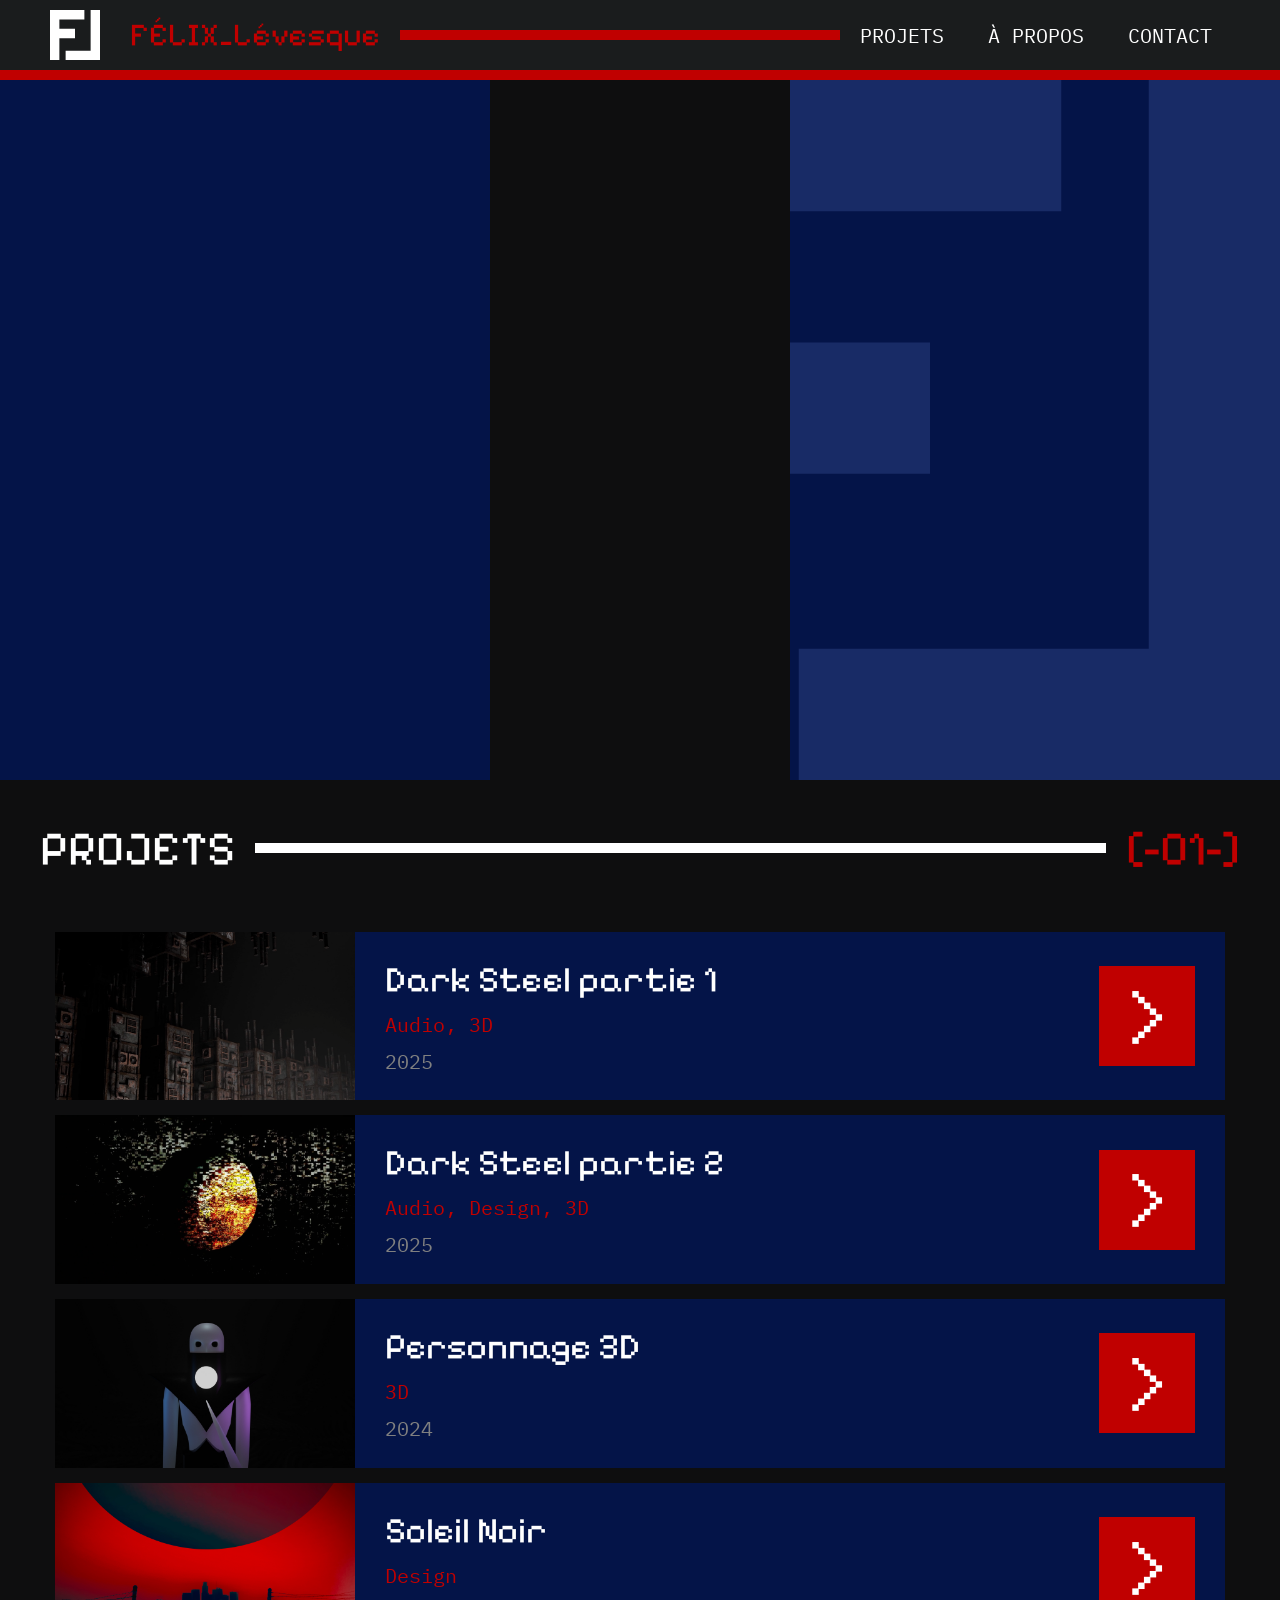
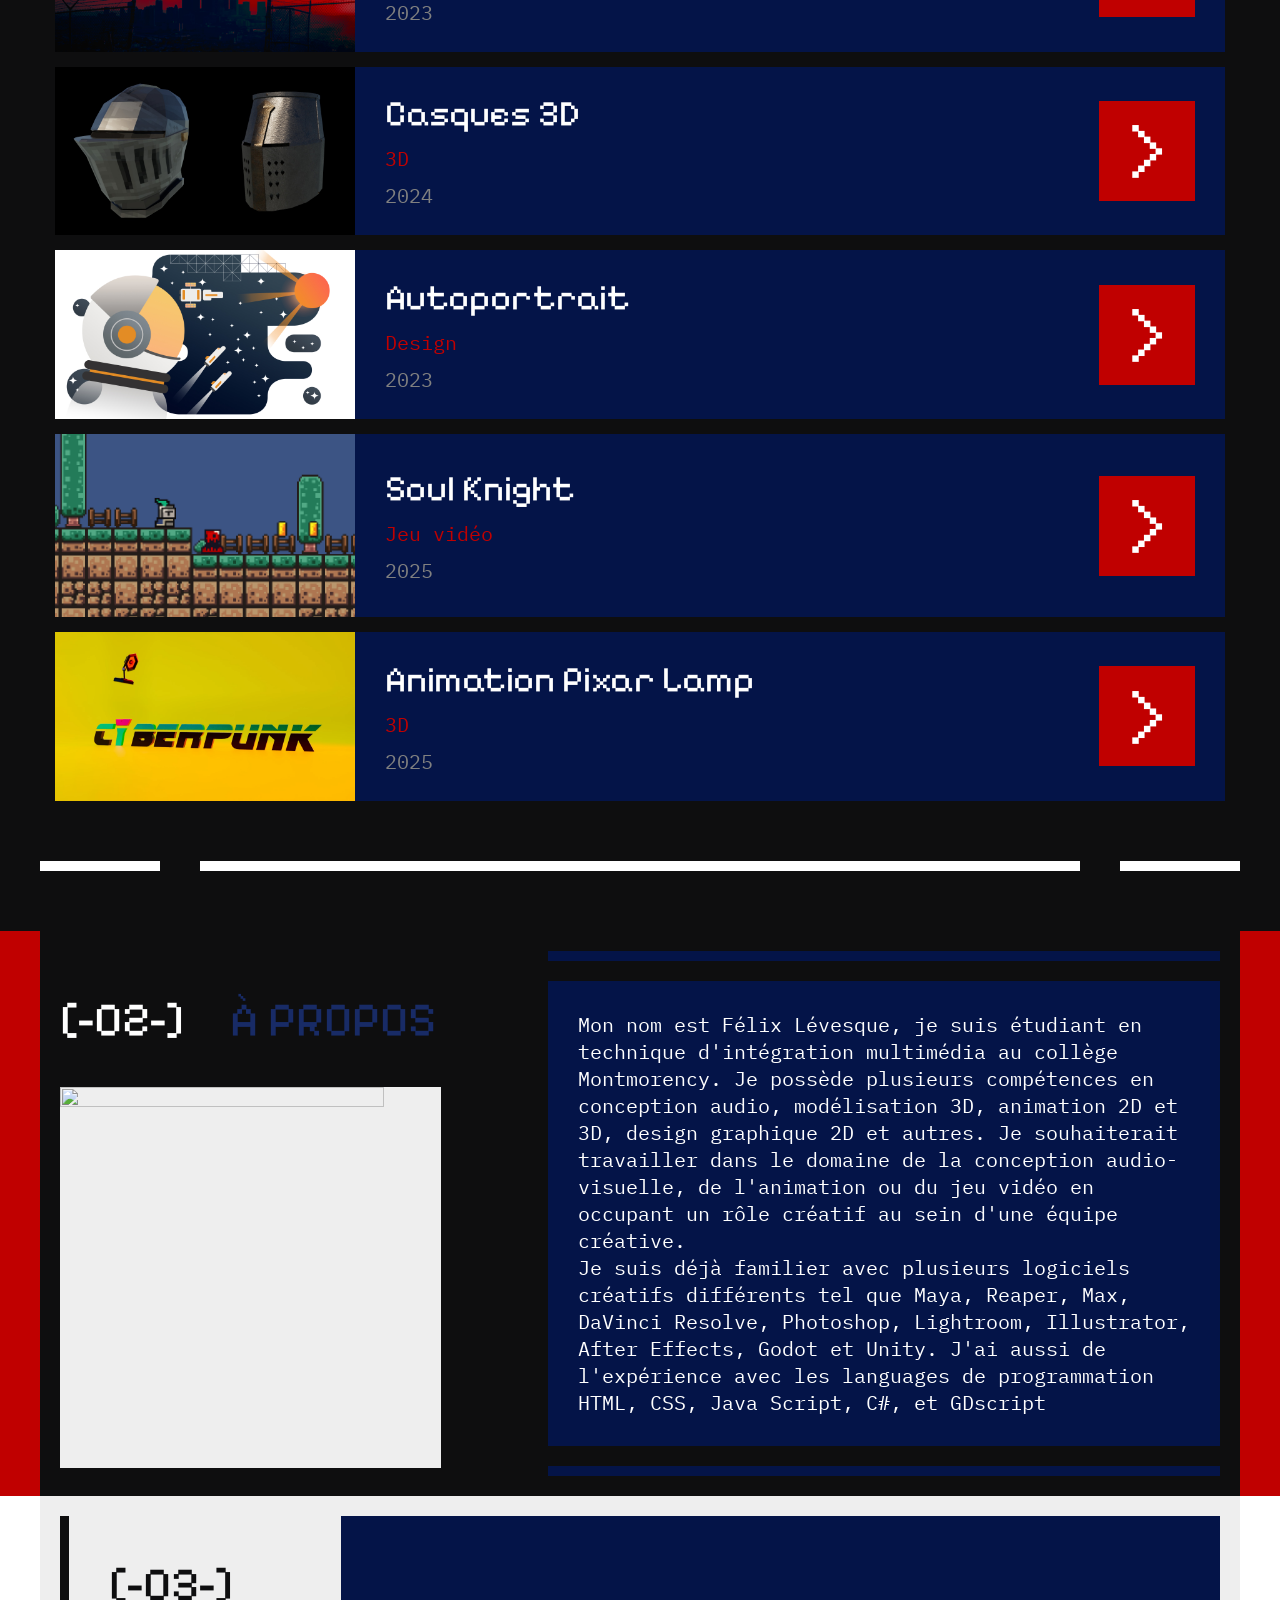
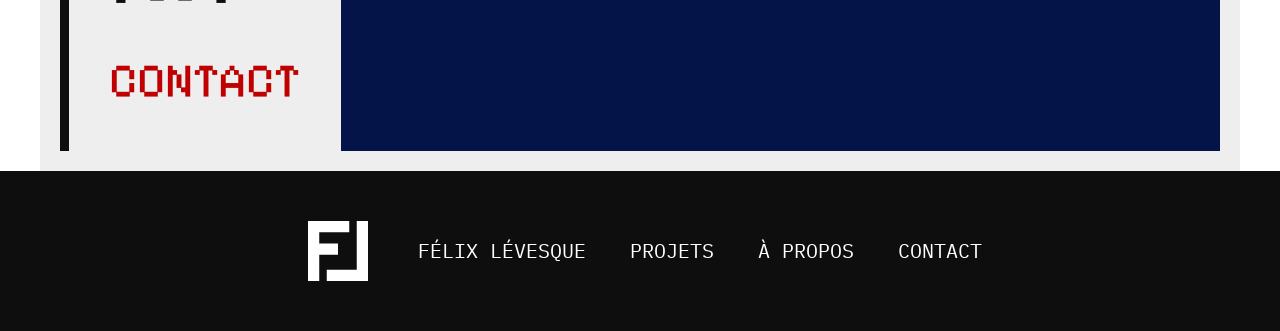
==== index.html @ 1eda1e80 "liens header et footer" ====
<!DOCTYPE html>
<html lang="fr">
<head>
    <meta charset="UTF-8">
    <meta name="viewport" content="width=device-width, initial-scale=1.0">
    <title>Portfolio Félix Lévesque</title>
    <link rel="preconnect" href="https://fonts.googleapis.com">
    <link rel="preconnect" href="https://fonts.gstatic.com" crossorigin>
    <link href="https://fonts.googleapis.com/css2?family=IBM+Plex+Mono:wght@400;700&family=Pixelify+Sans:wght@400..700&display=swap" rel="stylesheet">
    <link rel="stylesheet" href="css/style.css">
    <script src="js/data.js" defer></script>
</head>
<body>
    <!-- Header -->
    <header class="header">
        <div class="header-container">
            <div class="logo-header-container">
                <img src="assets/images/FL-logo-white.svg" alt="logo FL" class="logo-header">
                <h1 href="#" class="name-header">FÉLIX_Lévesque</h1>
            </div>
            <div class="bar-header"></div>
            <nav class="nav-header">
                <a href="#projets" class="link-header">PROJETS</a>
                <a href="#about" class="link-header">À PROPOS</a>
                <a href="#contact" class="link-header">CONTACT</a>
            </nav>
        </div>
    </header>
    <main>
        <!-- Hero -->
        <section class="hero">
            <div class="hero-container">
                <div class="hero-content">

                    <div class="hero-bg-bar"></div>
                </div>
                <div class="hero-projects">

                </div>
            </div>
            <img src="assets/images/FL-logo-lblue.svg" class="logo-bg-hero">
        </section>
        <!-- Projets -->
        <section class="projects" id="projets">
            <div class="projects-container">
                <div class="projects-title">
                    <h2 class="projets-title-projets">PROJETS</h2>
                    <div class="projects-bar"></div>
                    <h2 class="projects-title-01">[-01-]</h2>
                </div>
                <div class="projets-list">
                <!-- cartes de projets générées ici -->
                </div>
                <div class="projects-bar-container">
                    <div class="projects-bar-small"></div>
                    <div class="projects-bar-bottom"></div>
                    <div class="projects-bar-small"></div>
                </div>
            </div>
        </section>
        <!-- À propos -->
        <section class="about" id="about">
            <div class="about-container">
                <div class="about-left">
                    <div class="about-title-container">
                        <h2 class="about-title-02">[-02-]</h2>
                        <h2 class="about-title">À PROPOS</h2>
                    </div>
                    <img class="about-img" src="">
                </div>
                <div class="about-right">
                    <div class="about-bar"></div>
                    <p class="about-text">Mon nom est Félix Lévesque, je suis étudiant en technique d'intégration multimédia au collège Montmorency. Je possède plusieurs compétences en conception audio, modélisation 3D, animation 2D et 3D, design graphique 2D et autres. Je souhaiterait travailler dans le domaine de la conception audio-visuelle, de l'animation ou du jeu vidéo en occupant un rôle créatif au sein d'une équipe créative. <br>Je suis déjà familier avec plusieurs logiciels créatifs différents tel que Maya, Reaper, Max, DaVinci Resolve, Photoshop, Lightroom, Illustrator, After Effects, Godot et Unity. J'ai aussi de l'expérience avec les languages de programmation HTML, CSS, Java Script, C#, et GDscript</p>
                    <div class="about-bar"></div>
                </div>
            </div>
        </section>
        <!-- Contact -->
        <section class="contact" id="contact">
            <div class="contact-container">
                <div class="contact-bar"></div>
                <div class="contact-title-container">
                    <h2 class="contact-title-03">[-03-]</h2>
                    <h2 class="contact-title">CONTACT</h2>
                </div>
                <div class="contact-content">

                </div>
            </div>
        </section>
    </main>
    <!-- Footer -->
    <footer class="footer">
        <img class="footer-logo" src="assets/images/FL-logo-white.svg" alt="logo FL">
        <nav class="nav-footer">
            <a href="index.html" class="link-footer">FÉLIX LÉVESQUE</a>
            <a href="#projets" class="link-footer">PROJETS</a>
            <a href="#about" class="link-footer">À PROPOS</a>
            <a href="#contact" class="link-footer">CONTACT</a>
        </nav>
    </footer>
</body>
</html>
---- css/style.css ----
body {
    margin: 0;
    padding: 0;
}

/* Styles Header */

.header {
    margin: 0;
    padding: 0;
    background-color: #1A1C1D;
    border-bottom: 10px solid #C00000;
}

.header-container {
    max-width: 1200px;
    margin: 0 auto;
    padding: 0 20px;
    display: flex;
    justify-content: space-between;
    align-items: center;
    padding: 10px 0;
}

.logo-header {
    height: 50px;
    width: 50px;
    margin: 0 10px;
    padding: 0;
}

.logo-header-container {
    display: inline-block;
    margin: 0;
    padding: 0;
    display: flex;
    align-items: center;
}

.name-header {
    display: inline-block;
    margin: 0 20px 0 20px;
    padding: 0;
    color: #C00000;
    font-size: 32px;
    font-family: 'Pixelify Sans';
    font-weight: normal;
}

.bar-header {
    display: inline-block;
    margin: 0;
    padding: 0;
    background-color: #C00000;
    height: 10px;
    width: 100%;
}

.nav-header {
    display: inline-block;
    margin: 0;
    padding: 0;
    min-width: 400px;
}

.link-header {
    display: inline-block;
    color: #ffffff;
    text-decoration: none;
    font-family: 'IBM Plex Mono', monospace;
    font-size: 20px;
    margin: 0 20px;
}

/* Styles Hero */

.hero {
    display: flex;
    justify-content: center;
    background-color: #041448;
    height: 700px;
}

.logo-bg-hero {
    position: absolute;
    z-index: 1;
    right: 0;
    max-height: 700px;
}

.hero-container {
    max-width: 1200px;
    margin: 0;
    padding: 0;
    display: flex;
    justify-content: space-around;
}

.hero-content {
    display: flex;
    align-items: center;
    justify-content: center;
    z-index: 3;
}

.hero-projects {
    display: flex;
    z-index: 3;
}

.hero-bg-bar {
    background-color: #0E0E0F;
    z-index: 2;
    height: 700px;
    width: 300px;
    /*position: relative;
    left: 50%;
    transform: translateX(-50%);*/
}

/* Styles Projets */

.projects {
    background-color: #0E0E0F;
}

.projects-container {
    max-width: 1200px;
    margin: 0 auto;
    padding: 0;
}

.projects-title {
    font-family: 'Pixelify Sans';
    font-size: 32px;
    font-weight: normal;
    display: flex;
    justify-content: space-between;
    align-items: center;
}

.projects-bar {
    display: inline-block;
    margin: 0;
    padding: 0;
    background-color: #ffffff;
    height: 10px;
    width: 100%;
}

.projets-title-projets {
    color: #ffffff;
    margin-right: 20px;
    font-weight: normal;
}

.projects-title-01 {
    color: #C00000;
    margin-left: 20px;
    font-weight: normal;
}

.projects-bar-container {
    display: flex;
    justify-content: space-between;
    align-items: center;
    margin-top: 60px;
    margin-bottom: 0px;
    padding-bottom: 60px;
}

.projects-bar-bottom {
    display: inline-block;
    margin: 0;
    padding: 0 20px 0 20px;
    background-color: #ffffff;
    height: 10px;
    width: 70%;
}

.projects-bar-small {
    display: inline-block;
    margin: 0;
    padding: 0;
    background-color: #ffffff;
    height: 10px;
    width: 10%;
}

/* Styles cartes */

.projet-item {
    background-color: #041448;
    margin: 15px;
    padding: 0;
    display: flex;
    justify-content: space-between;
    align-items: center;
}

.card-image {
    display: inline-block;
    width: 300px;
}

.card-info {
    display: inline-block;
    width: 100%;
    height: 80%;
    padding: 0 0 0 30px;
    margin: 0;
}

.card-button {
    margin-right: 30px;
    height: 100px;
    width: 150px;
    background-color: #C00000;
    font-family: 'Pixelify Sans';
    color: #ffffff;
    font-size: 64px;
    font-weight: normal;
    border-style: none;
}

.card-title {
    font-family: 'Pixelify Sans';
    color: #ffffff;
    font-size: 36px;
    font-weight: normal;
    margin: 0;
}

.card-type {
    font-family: 'IBM Plex Mono', monospace;
    color: #C00000;
    font-size: 20px;
    margin: 10px 0 10px 0;
}

.card-year {
    font-family: 'IBM Plex Mono', monospace;
    color: #808080;
    font-size: 20px;
    margin: 0;
}

/* styles About */

.about {
    background-color:#C00000;
}

.about-container {
    max-width: 1200px;
    margin: 0 auto;
    padding: 0;
    background-color: #0E0E0F;
    display: flex;
    justify-content: space-between;
}

.about-left {
    padding: 20px;
    width: 40%;
}

.about-right {
    padding: 20px;
    width: 60%;
}

.about-title-container {
    font-family: 'Pixelify Sans';
    font-size: 32px;
    font-weight: normal;
}

.about-title-02 {
    color: #ffffff;
    margin-right: 20px;
    font-weight: normal;
    display: inline-block;
}

.about-title {
    color: #182B66;
    margin-left: 20px;
    font-weight: normal;
    display: inline-block;
}

.about-img {
    aspect-ratio: 1/1;
    width: 85%;
    background-color: #EEEEEE;
}

.about-bar {
    height: 10px;
    width: 100%;
    background-color:#041448;
}

.about-text {
    font-family: 'IBM Plex Mono', monospace;
    color: #ffffff;
    font-size: 20px;
    margin: 20px 0 20px 0;
    padding: 30px;
    background-color: #041448;
}

/* Styles Contact */

.contact {
    background-color: #ffffff;
}

.contact-container {
    max-width: 1200px;
    margin: 0 auto;
    padding: 0;
    display: flex;
    justify-content: space-between;
    background-color: #EEEEEE;
}

.contact-bar {
    width: 10px;
    height: 235px;
    background-color: #0E0E0F;
    display: inline-block;
    margin: 20px;
}

.contact-title-container {
    display: inline-block;
    padding: 20px;
    font-family: 'Pixelify Sans';
    font-size: 32px;
    font-weight: normal;
}

.contact-title-03 {
    color: #0E0E0F;
    font-weight: normal;
}

.contact-title {
    color: #C00000;
    font-weight: normal;
}

.contact-content {
    display: inline-block;
    padding: 20px;
    margin: 20px;
    background-color: #041448;
    width: 75%;
}

/* Styles footer */

.footer {
    background-color: #0E0E0F;
    height: 160px;
    display: flex;
    justify-content: center;
    align-items: center;
}

.footer-logo {
    height: 60px;
    width: 60px;
    margin: 30px;
    padding: 0;
}

.nav-footer {
    display: inline-block;
}

.link-footer {
    display: inline-block;
    color: #ffffff;
    text-decoration: none;
    font-family: 'IBM Plex Mono', monospace;
    font-size: 20px;
    margin: 0 20px;
}

/* styles pages projets */

/* styles hero pages projets */

.project-page-hero-container {
    max-width: 1200px;
    margin: 0 auto;
    padding: 0;
    display: flex;
}

/* styles images pages projets */

.project-page-images {
    background-color: #0E0E0F;
}

.project-page-images-container {
    max-width: 1200px;
    margin: 0 auto;
    padding: 0;
    display: flex;
    justify-content: space-between;
}
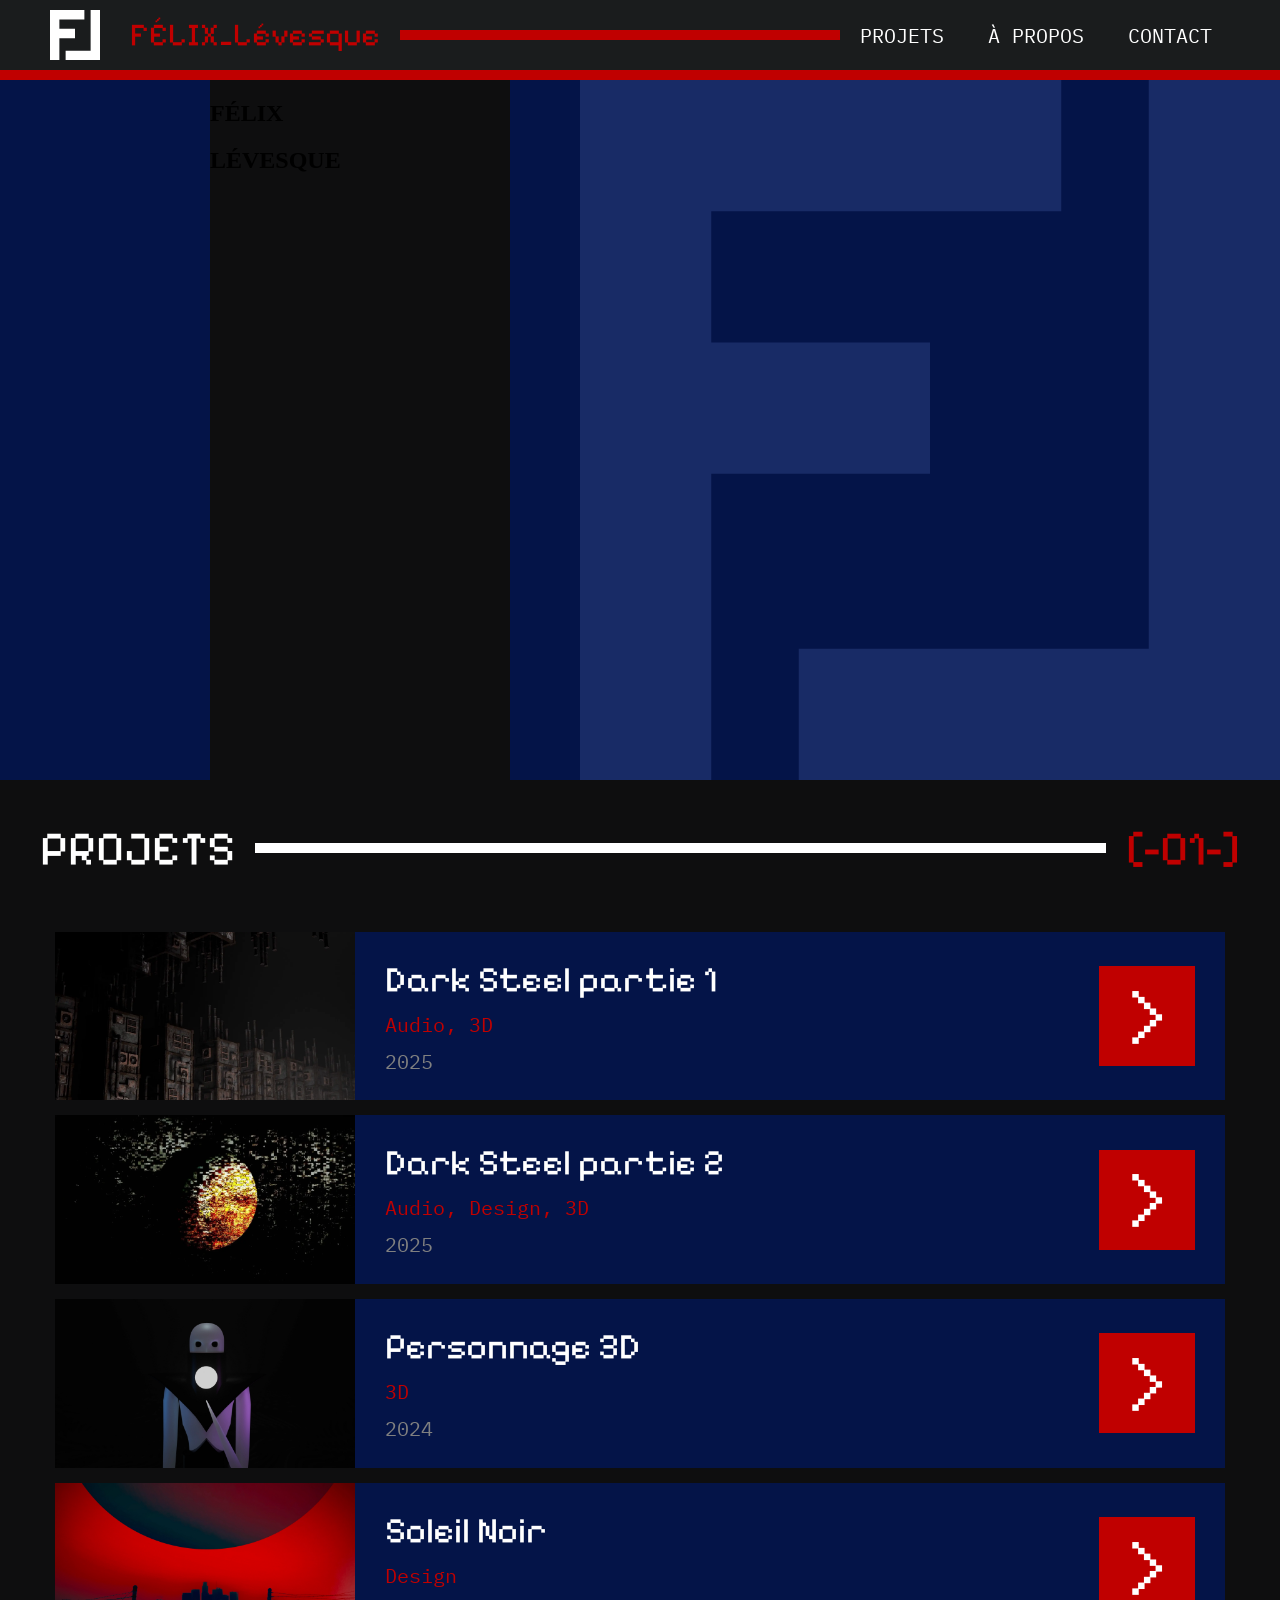
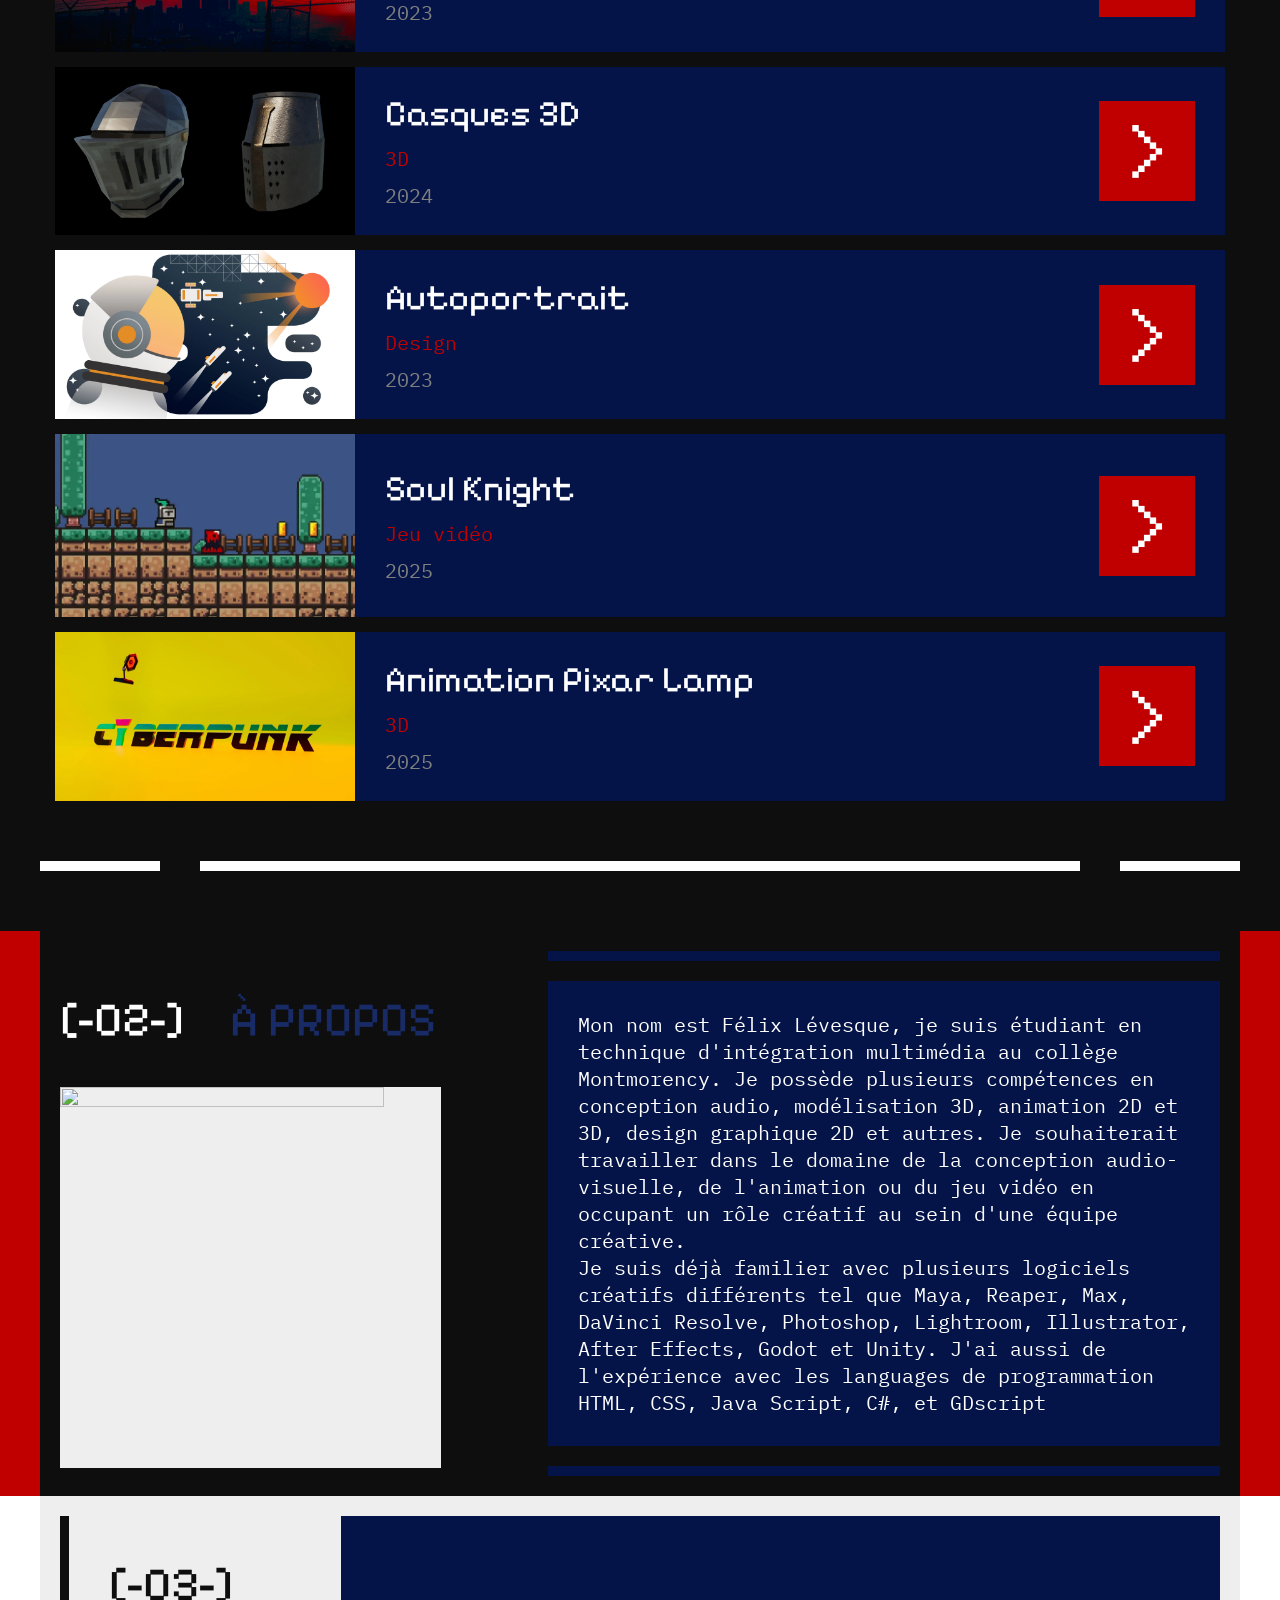
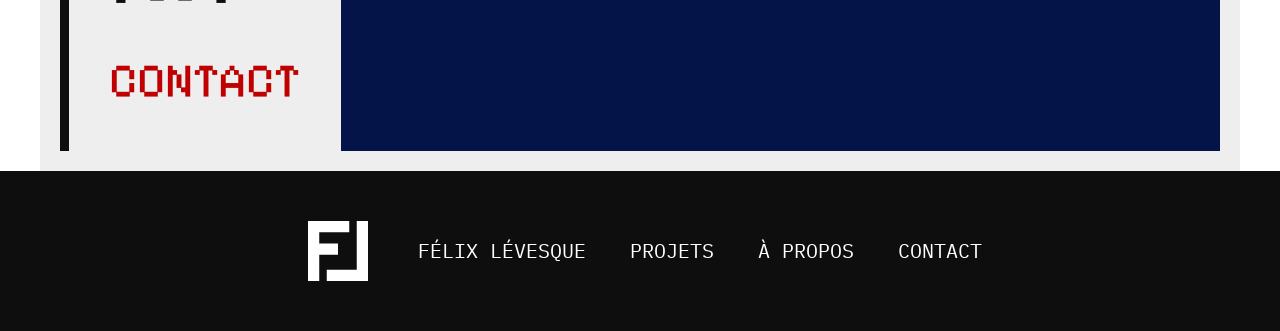
==== commit 5e98ec4a: "links vidéos yt, début content hero" ====
--- a/index.html
+++ b/index.html
@@ -31,11 +31,13 @@
         <section class="hero">
             <div class="hero-container">
                 <div class="hero-content">
-
-                    <div class="hero-bg-bar"></div>
+                    <div class="hero-bg-bar">
+                        <h1 class="hero-felix">FÉLIX</h1>
+                        <h1 class="hero-levesque">LÉVESQUE</h1>
+                    </div>
                 </div>
                 <div class="hero-projects">
-
+                    <iframe class="video-hero" width="560" height="315" src="https://www.youtube.com/embed/bOQyDrjwOSI?si=tDHbqj4sBRHYJoZH" title="YouTube video player" frameborder="0" allow="accelerometer; autoplay; clipboard-write; encrypted-media; gyroscope; picture-in-picture; web-share" referrerpolicy="strict-origin-when-cross-origin" allowfullscreen></iframe>
                 </div>
             </div>
             <img src="assets/images/FL-logo-lblue.svg" class="logo-bg-hero">
--- a/css/style.css
+++ b/css/style.css
@@ -70,6 +70,11 @@
     font-family: 'IBM Plex Mono', monospace;
     font-size: 20px;
     margin: 0 20px;
+}
+
+.link-header:hover {
+    text-decoration: underline;
+    color: #C00000;
 }
 
 /* Styles Hero */
@@ -223,6 +228,11 @@
     border-style: none;
 }
 
+.card-button:hover {
+    background-color: #ffffff;
+    color: #C00000;
+}
+
 .card-title {
     font-family: 'Pixelify Sans';
     color: #ffffff;
@@ -390,6 +400,10 @@
     margin: 0 20px;
 }
 
+.link-footer:hover {
+    text-decoration: underline;
+}
+
 /* styles pages projets */
 
 /* styles hero pages projets */
@@ -399,6 +413,7 @@
     margin: 0 auto;
     padding: 0;
     display: flex;
+    background-color: #EEEEEE;
 }
 
 /* styles images pages projets */
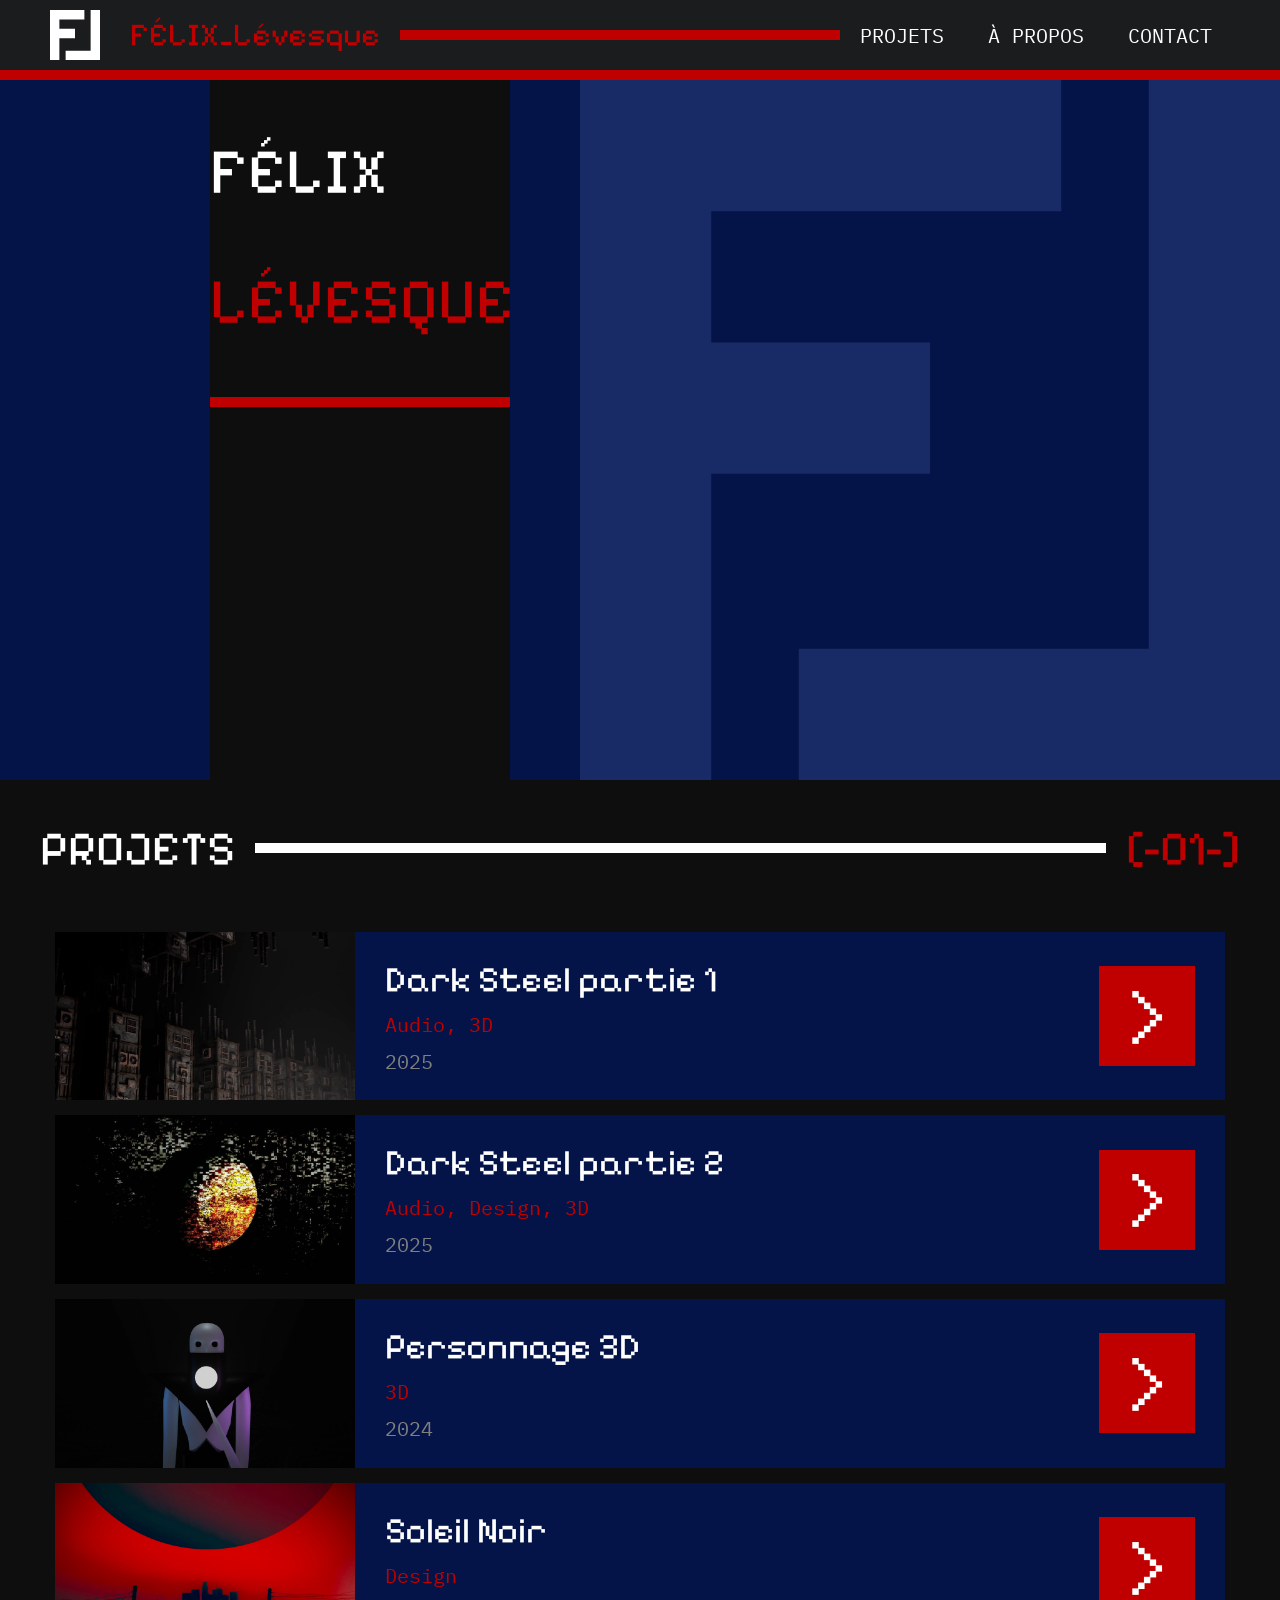
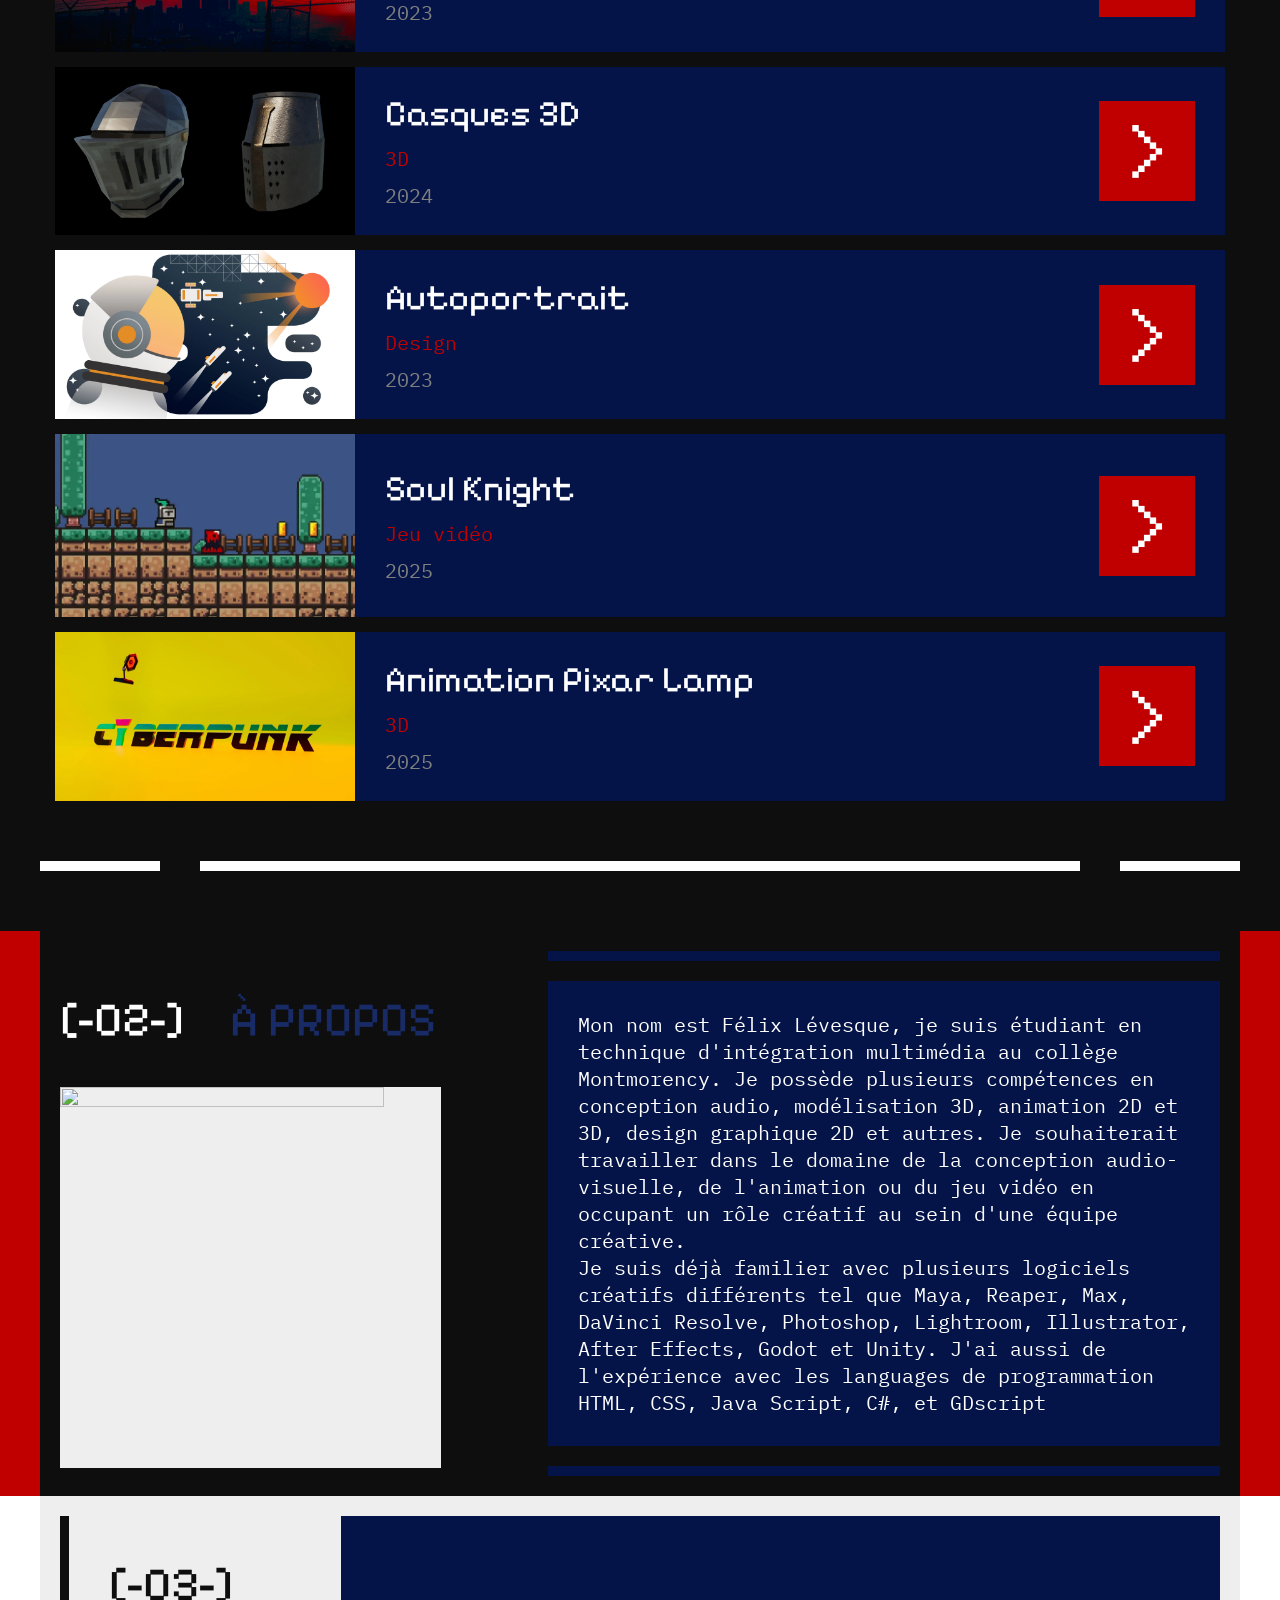
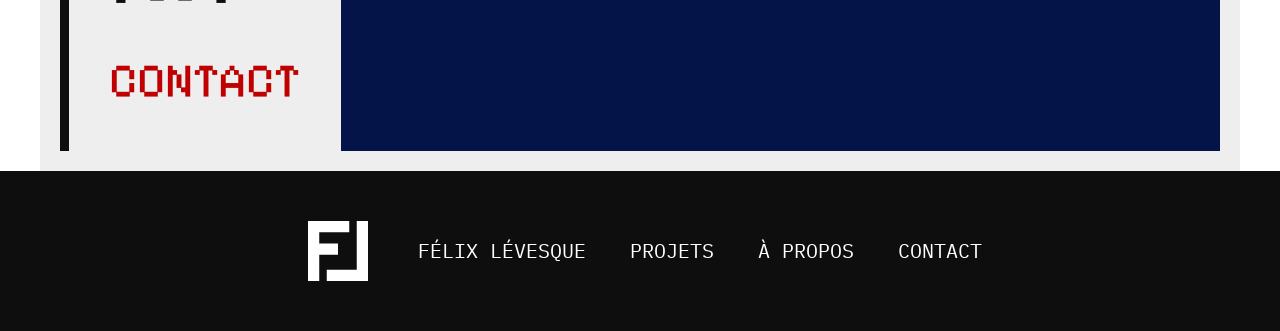
==== commit 80c2b520: "Début intégration page projets" ====
--- a/index.html
+++ b/index.html
@@ -31,9 +31,14 @@
         <section class="hero">
             <div class="hero-container">
                 <div class="hero-content">
+                    
                     <div class="hero-bg-bar">
-                        <h1 class="hero-felix">FÉLIX</h1>
-                        <h1 class="hero-levesque">LÉVESQUE</h1>
+                        <div class="hero-name-container">
+                            <h1 class="hero-felix">FÉLIX</h1>
+                            <h1 class="hero-levesque">LÉVESQUE</h1>
+                        </div>
+                        <div class="hero-bar"></div>
+
                     </div>
                 </div>
                 <div class="hero-projects">
--- a/css/style.css
+++ b/css/style.css
@@ -98,7 +98,7 @@
     margin: 0;
     padding: 0;
     display: flex;
-    justify-content: space-around;
+    justify-content: space-between;
 }
 
 .hero-content {
@@ -116,6 +116,8 @@
 .hero-bg-bar {
     background-color: #0E0E0F;
     z-index: 2;
+    padding-left: -40px;
+    padding-right: -40px;
     height: 700px;
     width: 300px;
     /*position: relative;
@@ -123,6 +125,29 @@
     transform: translateX(-50%);*/
 }
 
+.hero-bar {
+    display: inline-block;
+    margin: 0;
+    padding: 0;
+    background-color: #C00000;
+    height: 10px;
+    width: 100%;
+}
+
+.hero-felix {
+    font-family: 'Pixelify Sans';
+    font-weight: normal;
+    color: #ffffff;
+    font-size: 64px;
+}
+
+.hero-levesque {
+    font-family: 'Pixelify Sans';
+    font-weight: normal;
+    color: #C00000;
+    font-size: 64px;
+}
+
 /* Styles Projets */
 
 .projects {
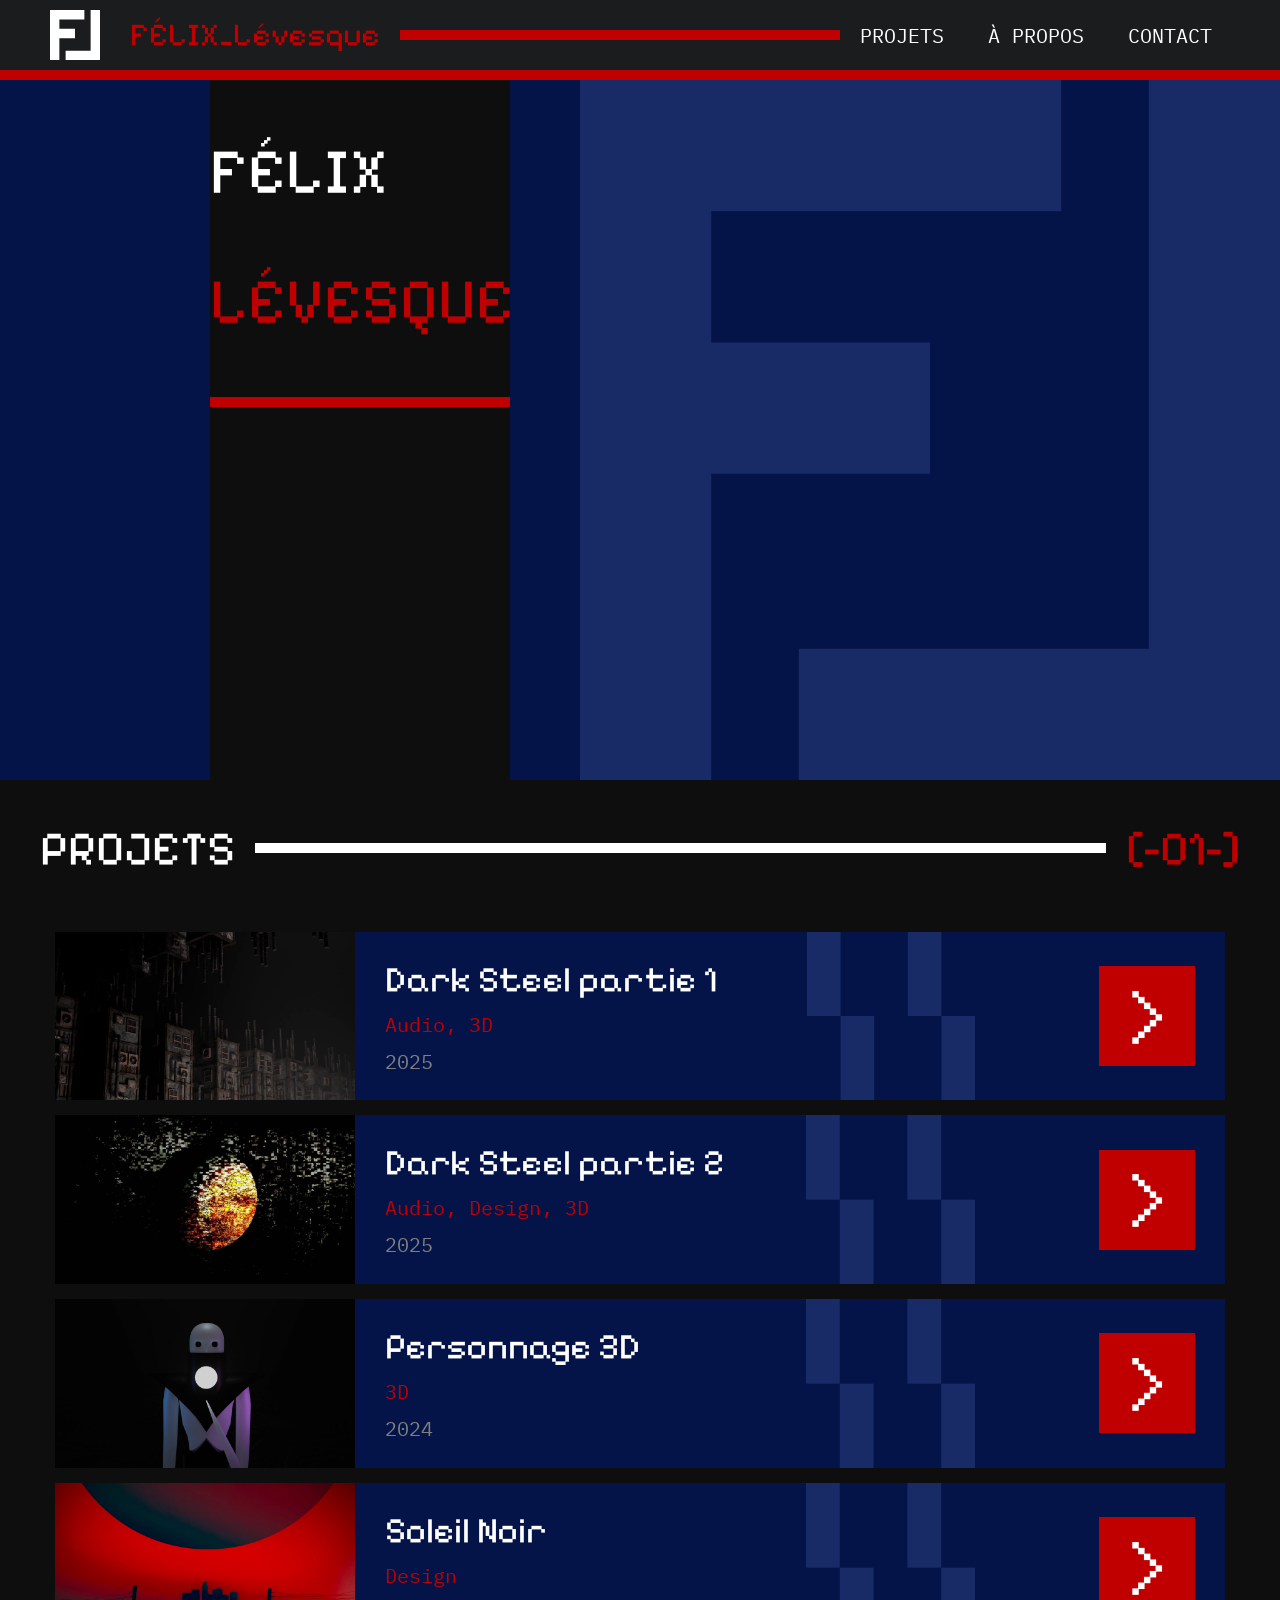
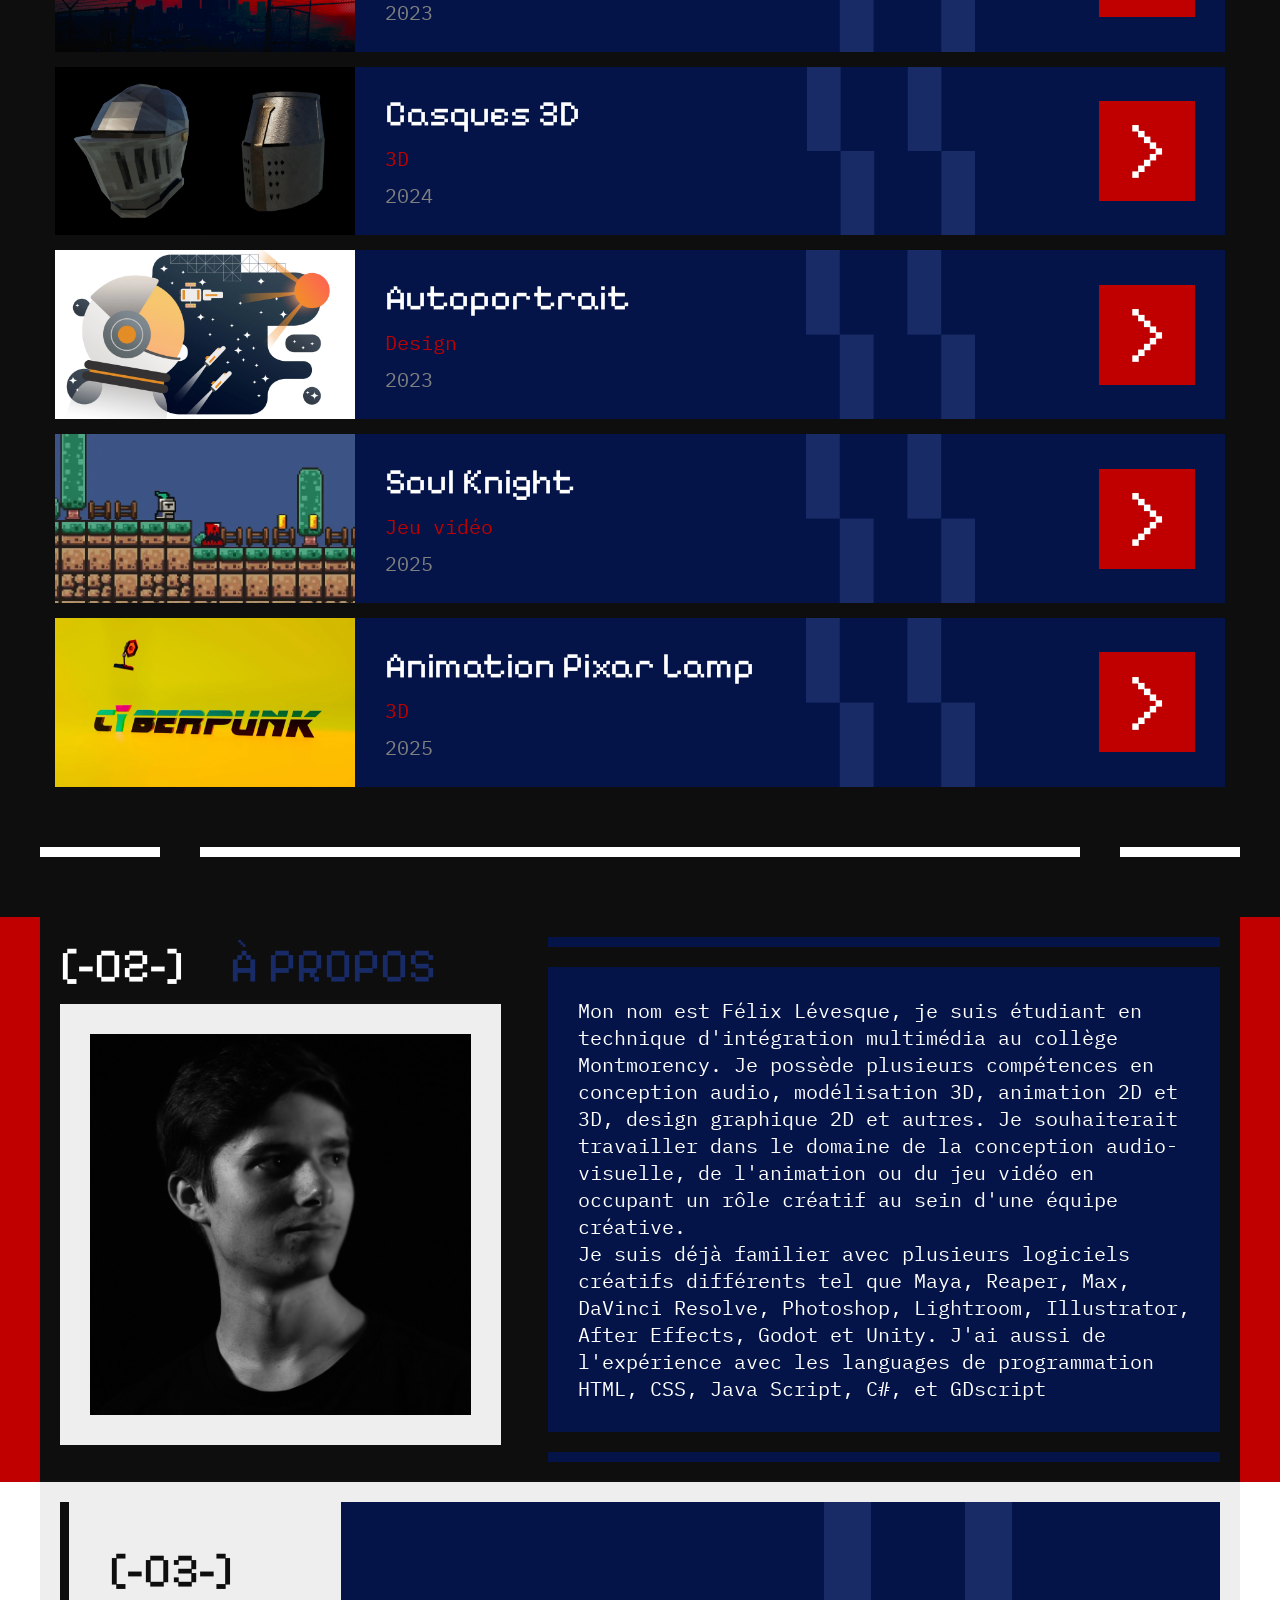
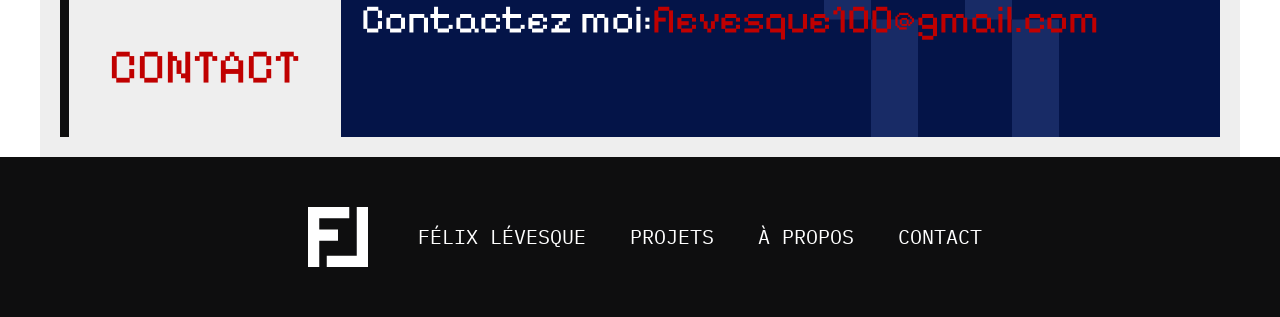
==== commit 16e77eeb: "decoration background" ====
--- a/index.html
+++ b/index.html
@@ -73,7 +73,7 @@
                         <h2 class="about-title-02">[-02-]</h2>
                         <h2 class="about-title">À PROPOS</h2>
                     </div>
-                    <img class="about-img" src="">
+                    <img class="about-img" src="assets/images/DSC09508-2.jpg">
                 </div>
                 <div class="about-right">
                     <div class="about-bar"></div>
@@ -91,7 +91,7 @@
                     <h2 class="contact-title">CONTACT</h2>
                 </div>
                 <div class="contact-content">
-
+                    Contactez moi: <a class="contact-email" href="mailto:flevesque100@gmail.com">flevesque100@gmail.com</a>
                 </div>
             </div>
         </section>
--- a/css/style.css
+++ b/css/style.css
@@ -221,6 +221,10 @@
 
 .projet-item {
     background-color: #041448;
+    background-image: url(../assets/images/deco.svg);
+    background-repeat: no-repeat;
+    background-size: contain;
+    background-position: 75% 0%;
     margin: 15px;
     padding: 0;
     display: flex;
@@ -313,14 +317,14 @@
 
 .about-title-02 {
     color: #ffffff;
-    margin-right: 20px;
+    margin: 0 20px 10px 0;
     font-weight: normal;
     display: inline-block;
 }
 
 .about-title {
     color: #182B66;
-    margin-left: 20px;
+    margin: 0 0 10px 20px;
     font-weight: normal;
     display: inline-block;
 }
@@ -329,6 +333,7 @@
     aspect-ratio: 1/1;
     width: 85%;
     background-color: #EEEEEE;
+    padding: 30px;
 }
 
 .about-bar {
@@ -388,11 +393,30 @@
 }
 
 .contact-content {
-    display: inline-block;
+    display: flex;
+    align-items: center;
     padding: 20px;
     margin: 20px;
     background-color: #041448;
+    background-image: url(../assets/images/deco.svg);
+    background-repeat: no-repeat;
+    background-size: contain;
+    background-position: 75% 0%;
     width: 75%;
+    color: #ffffff;
+    font-family: 'Pixelify Sans';
+    font-size: 40px;
+    font-weight: normal;
+}
+
+.contact-email {
+    color: #C00000;
+    text-decoration: none;
+}
+
+.contact-email:hover {
+    color: #ffffff;
+    text-decoration: underline;
 }
 
 /* Styles footer */
@@ -438,7 +462,45 @@
     margin: 0 auto;
     padding: 0;
     display: flex;
+    flex-direction: column;
     background-color: #EEEEEE;
+}
+
+.project-title {
+    font-family: 'Pixelify Sans';
+    font-weight: normal;
+    font-size: 64px;
+    color: #0E0E0F;
+    display: block;
+    padding: 20px;
+    margin: 0;
+}
+
+.project-hero-box {
+    background-color: #041448;
+    background-image: url(../assets/images/deco.svg);
+    background-repeat: no-repeat;
+    background-size: contain;
+    background-position: 95% 75%;
+    padding: 0;
+    display: flex;
+}
+
+.project-hero-info-container {
+    display: inline-block;
+    padding: 20px;
+    margin: 0 0 auto 20px;
+}
+
+.project-img {
+    aspect-ratio: 16 / 9;
+    width: 60%;
+}
+
+.project-info {
+    color:#ffffff;
+    font-family: 'IBM Plex Mono', monospace;
+    font-size: 20px;
 }
 
 /* styles images pages projets */
@@ -452,5 +514,27 @@
     margin: 0 auto;
     padding: 0;
     display: flex;
-    justify-content: space-between;
+    flex-direction: column;
+}
+
+.project-description {
+    display: block;
+    margin: 20px 40px;
+    padding: 20px;
+    background-color: #C00000;
+    color:#ffffff;
+    font-family: 'IBM Plex Mono', monospace;
+    font-size: 20px;
+}
+
+.project-gallery {
+    display: grid;
+    grid-template-columns: auto auto;
+    max-width: 1200px;
+}
+
+.project-gallery-img {
+    aspect-ratio: 16 / 9;
+    width: 90%;
+    margin: 20px auto;
 }
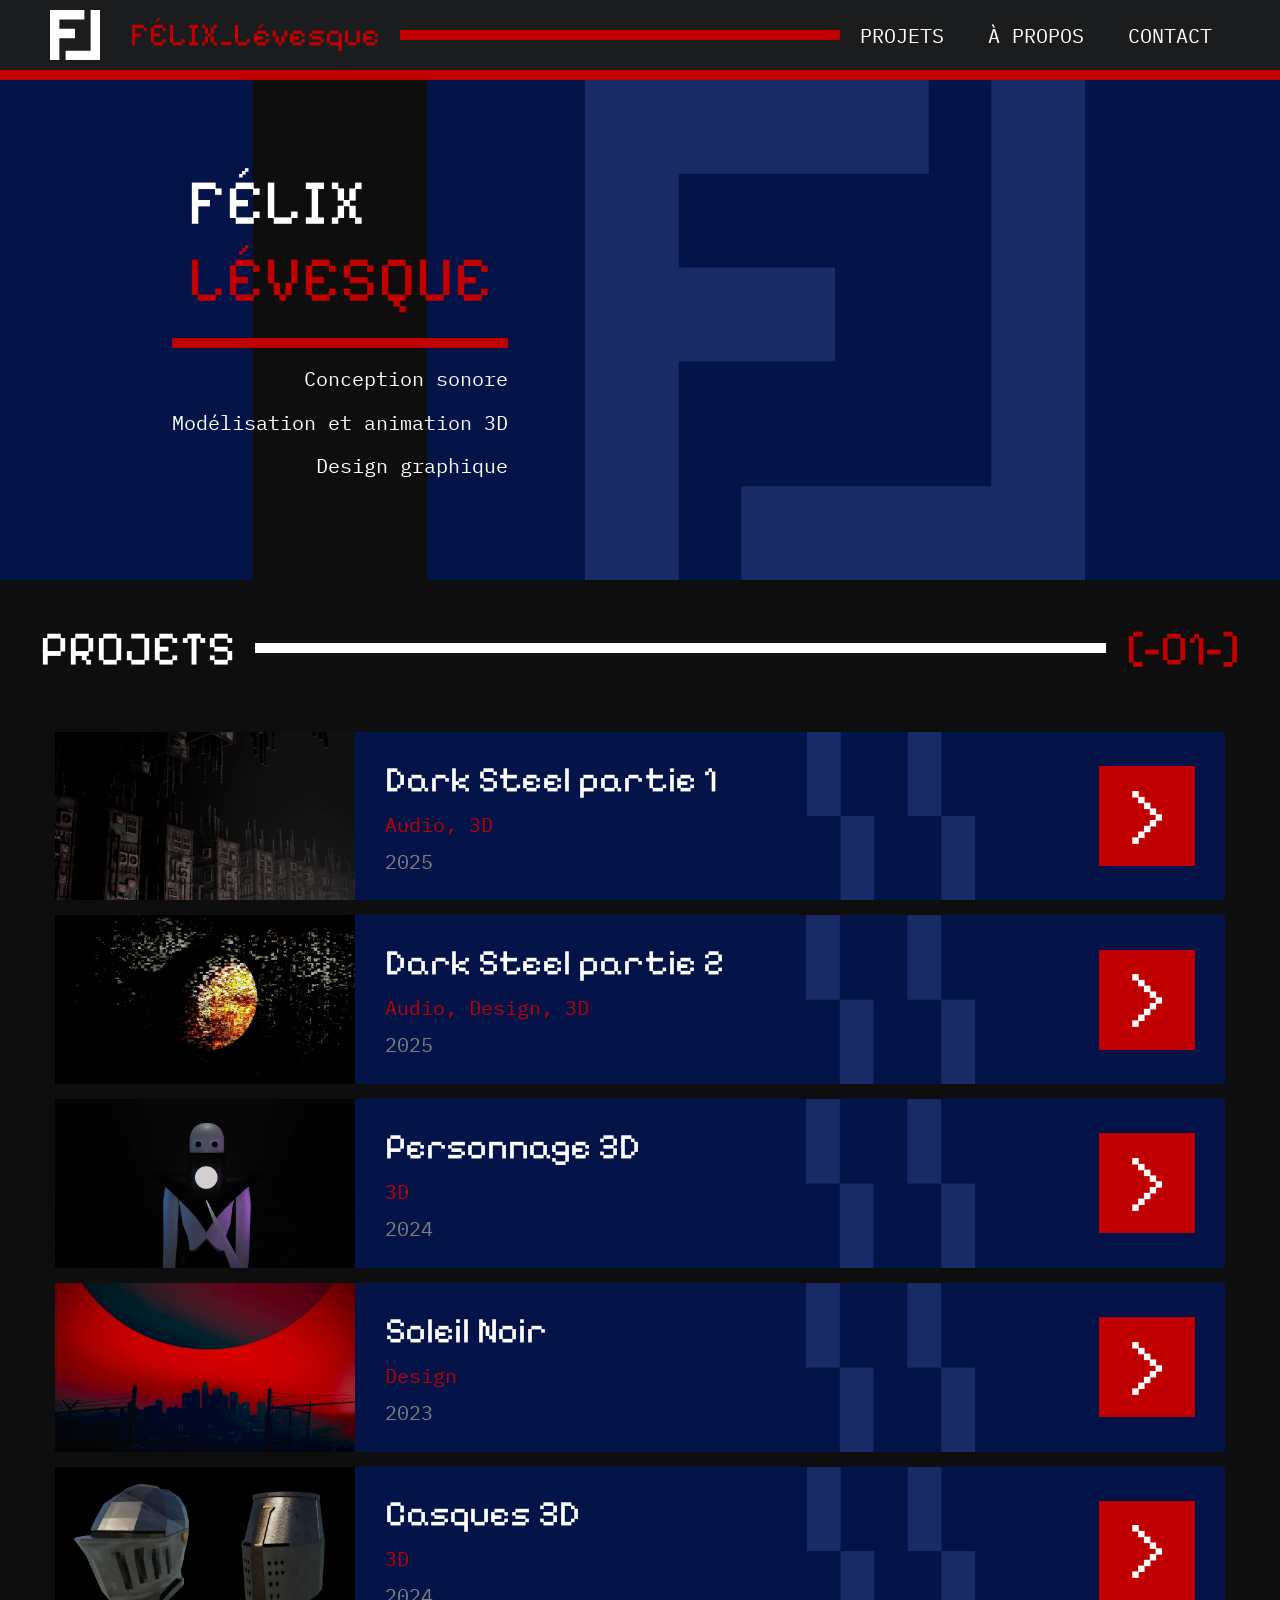
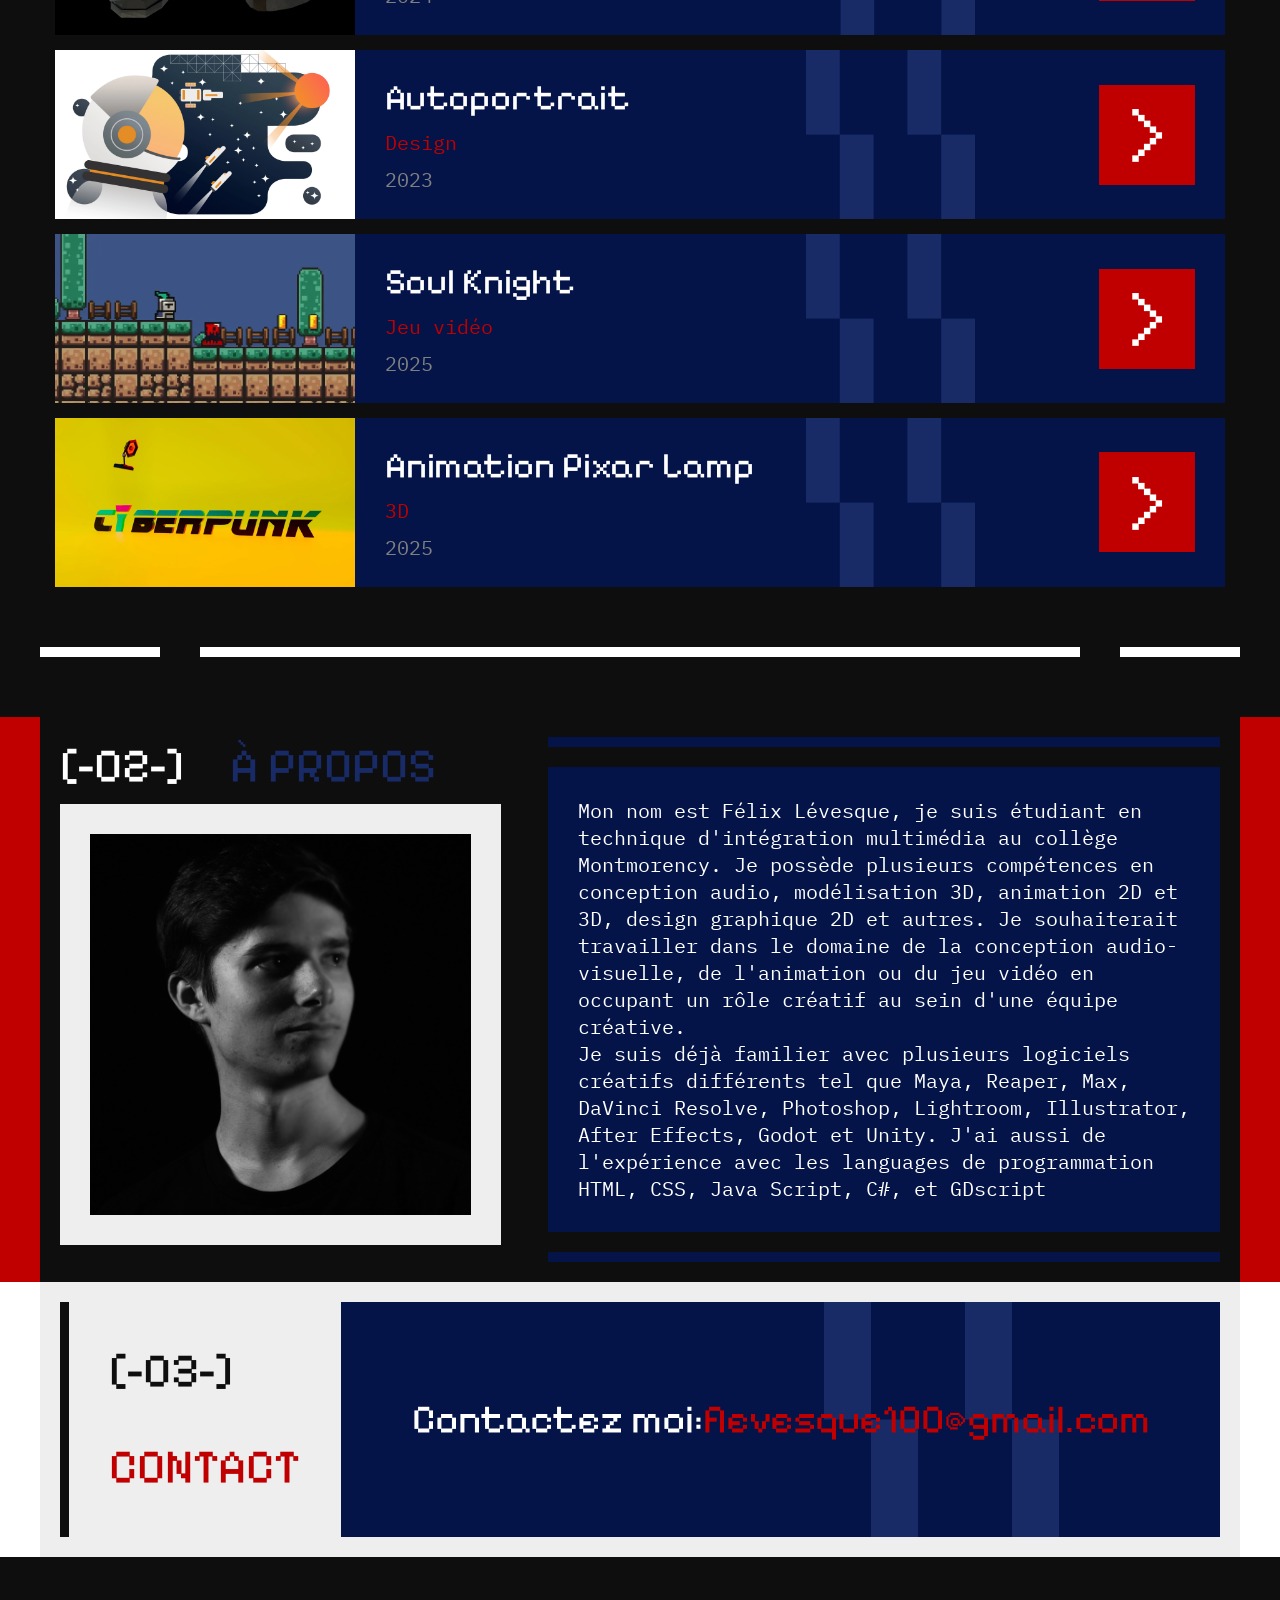
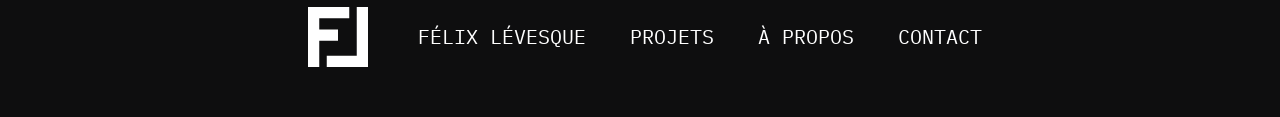
==== commit f0d90c09: "terminé hero, ajustements des images en background" ====
--- a/index.html
+++ b/index.html
@@ -31,21 +31,21 @@
         <section class="hero">
             <div class="hero-container">
                 <div class="hero-content">
-                    
-                    <div class="hero-bg-bar">
-                        <div class="hero-name-container">
-                            <h1 class="hero-felix">FÉLIX</h1>
-                            <h1 class="hero-levesque">LÉVESQUE</h1>
-                        </div>
-                        <div class="hero-bar"></div>
-
+                    <div class="hero-name-container">
+                        <h1 class="hero-felix">FÉLIX</h1>
+                        <h1 class="hero-levesque">LÉVESQUE</h1>
+                    </div>
+                    <div class="hero-bar"></div>
+                    <div class="hero-subtitle-container">
+                        <h2 class="hero-subtitle">Conception sonore</h2>
+                        <h2 class="hero-subtitle">Modélisation et animation 3D</h2>
+                        <h2 class="hero-subtitle">Design graphique</h2>
                     </div>
                 </div>
                 <div class="hero-projects">
                     <iframe class="video-hero" width="560" height="315" src="https://www.youtube.com/embed/bOQyDrjwOSI?si=tDHbqj4sBRHYJoZH" title="YouTube video player" frameborder="0" allow="accelerometer; autoplay; clipboard-write; encrypted-media; gyroscope; picture-in-picture; web-share" referrerpolicy="strict-origin-when-cross-origin" allowfullscreen></iframe>
                 </div>
             </div>
-            <img src="assets/images/FL-logo-lblue.svg" class="logo-bg-hero">
         </section>
         <!-- Projets -->
         <section class="projects" id="projets">
--- a/css/style.css
+++ b/css/style.css
@@ -83,14 +83,11 @@
     display: flex;
     justify-content: center;
     background-color: #041448;
-    height: 700px;
-}
-
-.logo-bg-hero {
-    position: absolute;
-    z-index: 1;
-    right: 0;
-    max-height: 700px;
+    background-image: url(../assets/images/FL-logo-lblue.svg);
+    background-repeat: no-repeat;
+    background-size: contain;
+    background-position: 75% 0%;
+    height: 500px;
 }
 
 .hero-container {
@@ -103,30 +100,25 @@
 
 .hero-content {
     display: flex;
+    flex-direction: column;
     align-items: center;
     justify-content: center;
-    z-index: 3;
+    background-image: url(../assets/images/deco3.svg);
+    background-repeat: repeat-y;
+    background-size:cover;
+    background-position: 50% 50%;
+    width: 40%;
+    margin: 0 20px 0 0;
 }
 
 .hero-projects {
     display: flex;
-    z-index: 3;
-}
-
-.hero-bg-bar {
-    background-color: #0E0E0F;
-    z-index: 2;
-    padding-left: -40px;
-    padding-right: -40px;
-    height: 700px;
-    width: 300px;
-    /*position: relative;
-    left: 50%;
-    transform: translateX(-50%);*/
+    align-items: center;
+    justify-content: center;
+    margin: 0 0 0 20px;
 }
 
 .hero-bar {
-    display: inline-block;
     margin: 0;
     padding: 0;
     background-color: #C00000;
@@ -139,6 +131,7 @@
     font-weight: normal;
     color: #ffffff;
     font-size: 64px;
+    margin: 0;
 }
 
 .hero-levesque {
@@ -146,6 +139,18 @@
     font-weight: normal;
     color: #C00000;
     font-size: 64px;
+    margin: 0 0 20px 0;
+}
+
+.hero-subtitle-container {
+    text-align: end;
+    color: #ffffff;
+}
+
+.hero-subtitle {
+    font-family: 'IBM Plex Mono', monospace;
+    font-size: 20px;
+    font-weight: normal;
 }
 
 /* Styles Projets */
@@ -395,6 +400,7 @@
 .contact-content {
     display: flex;
     align-items: center;
+    justify-content: center;
     padding: 20px;
     margin: 20px;
     background-color: #041448;
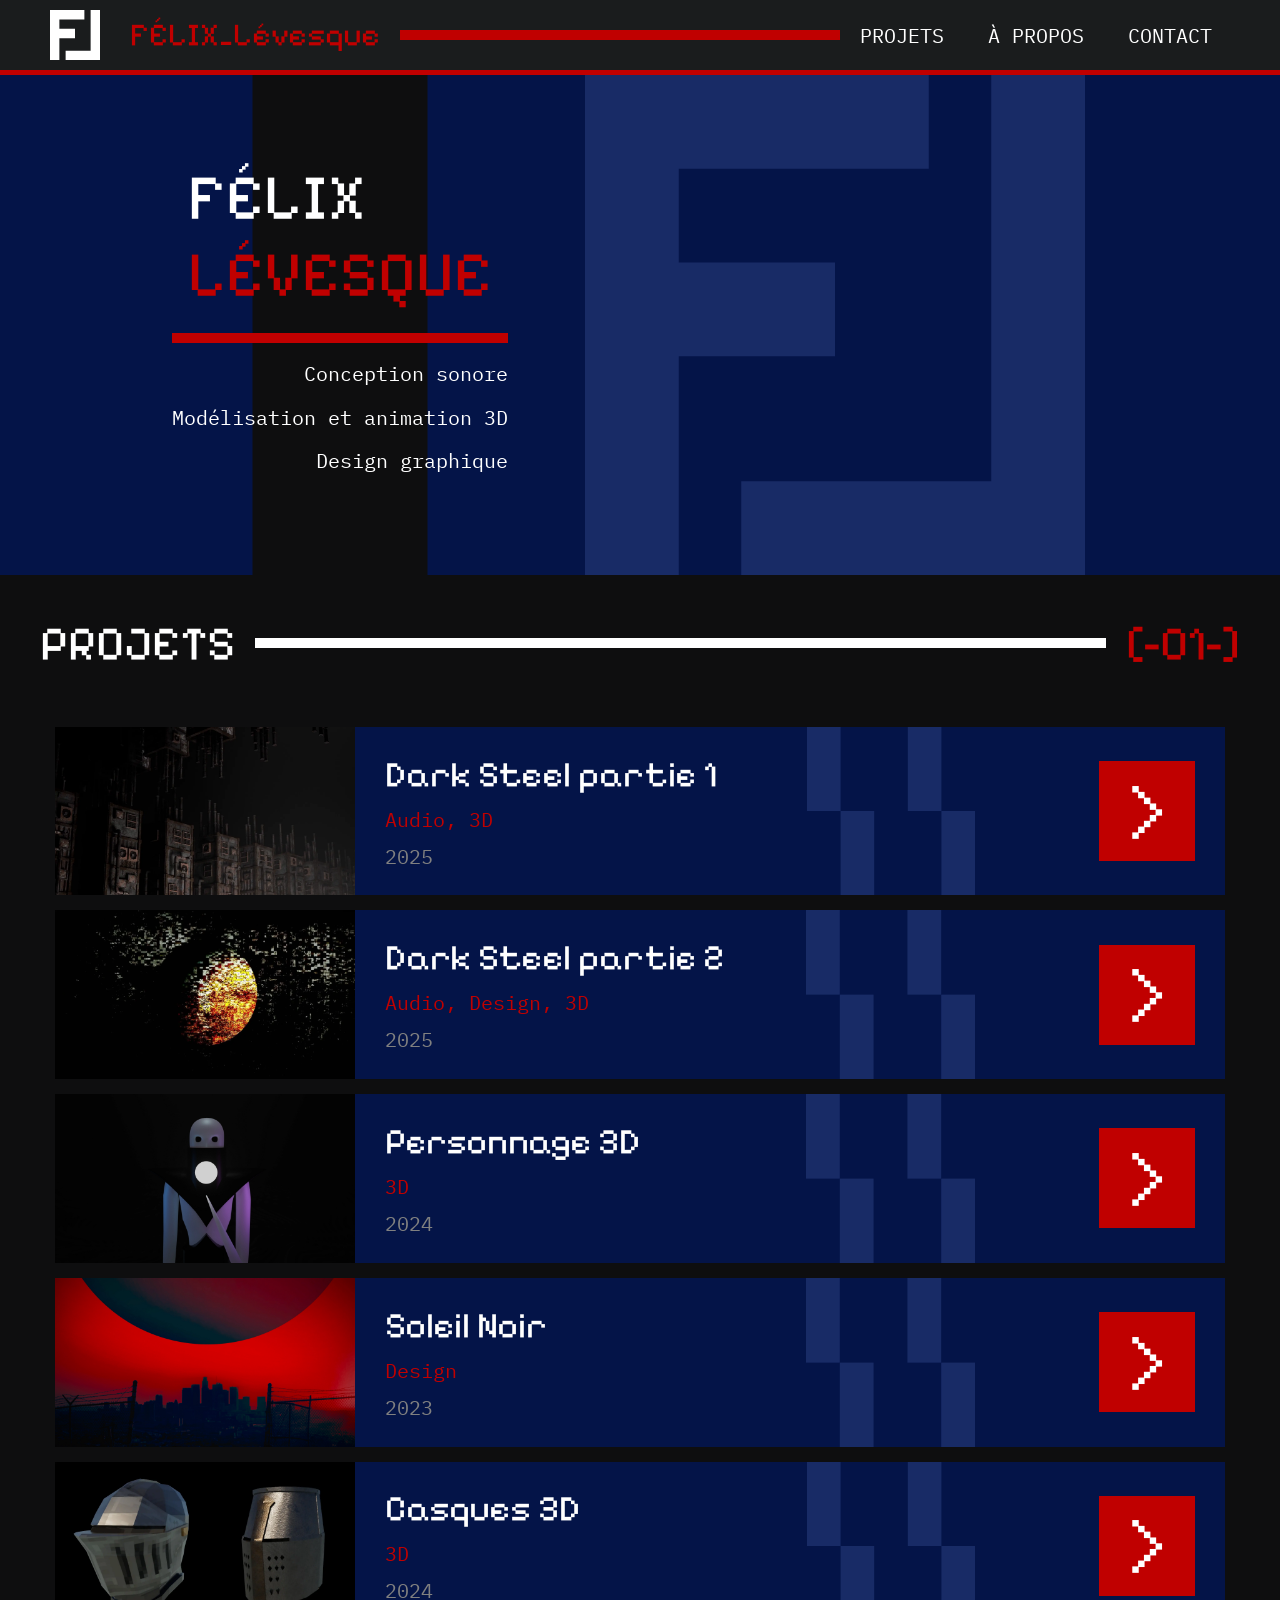
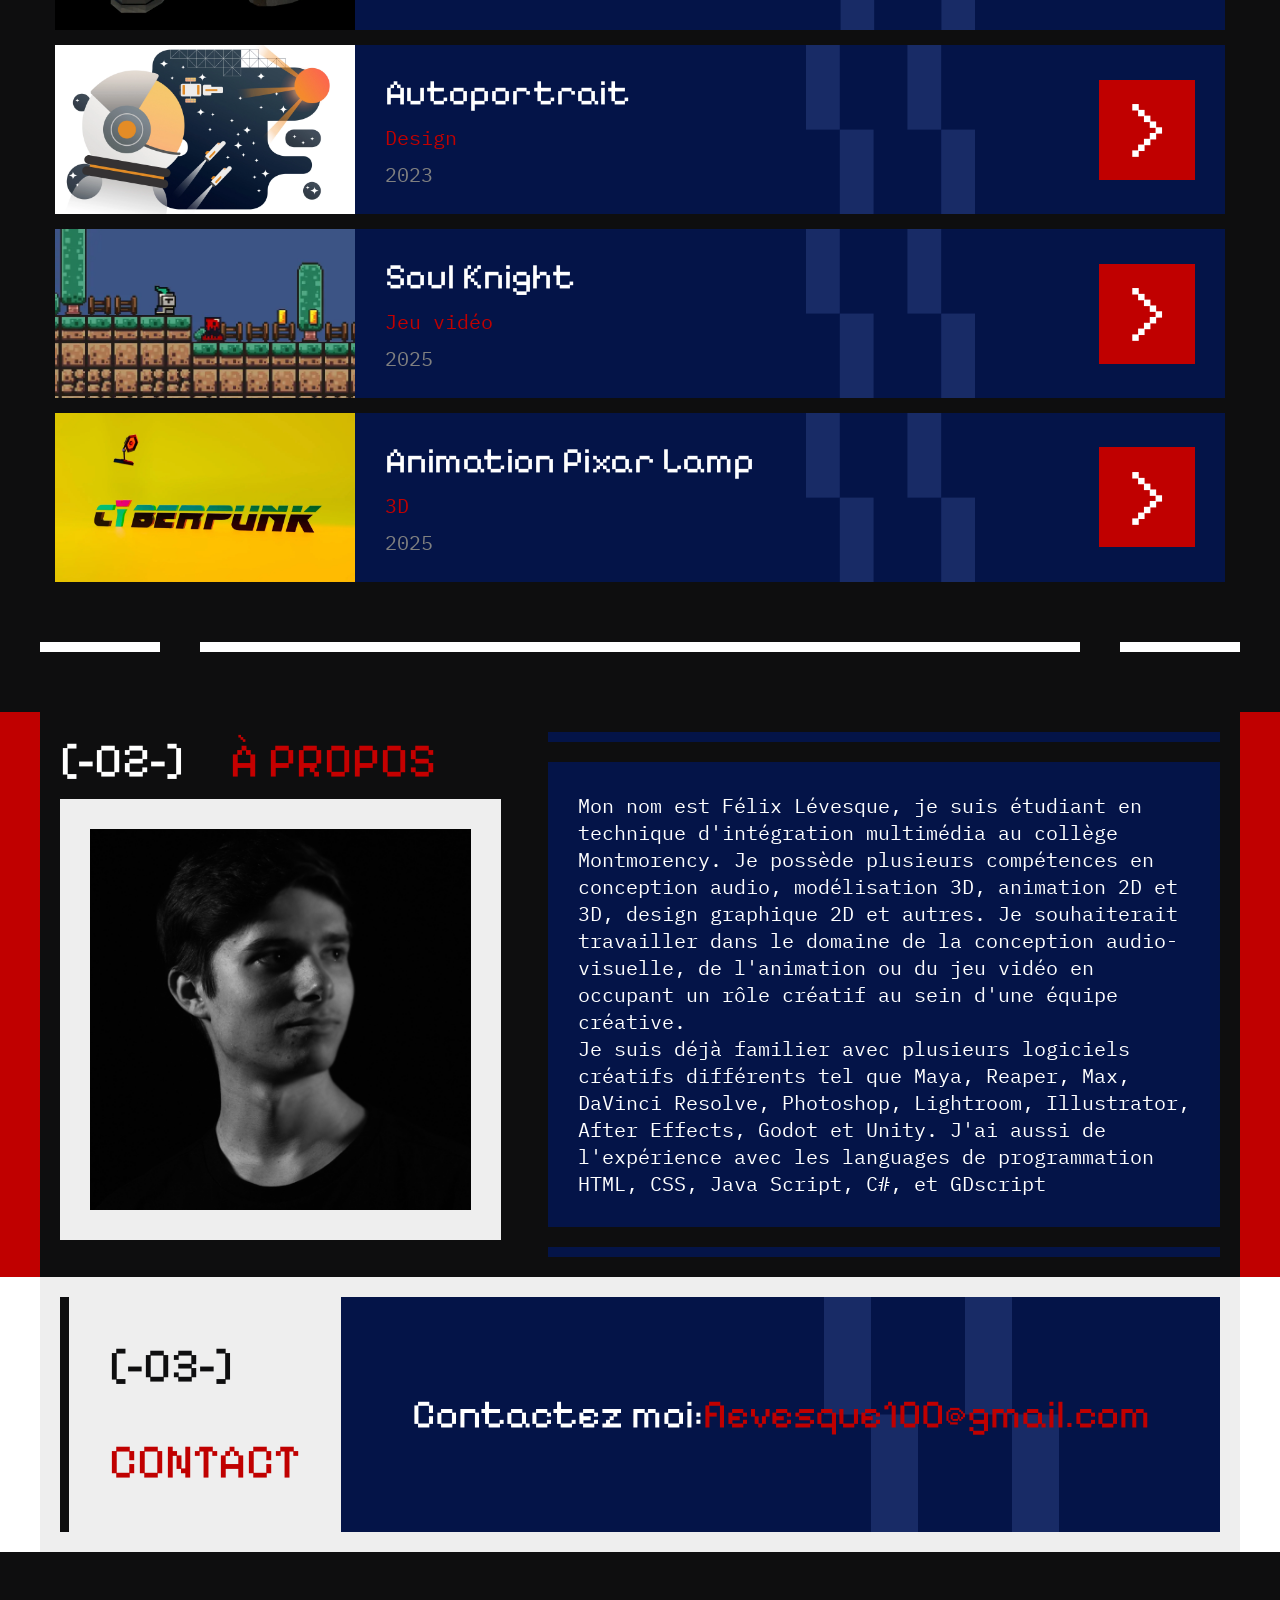
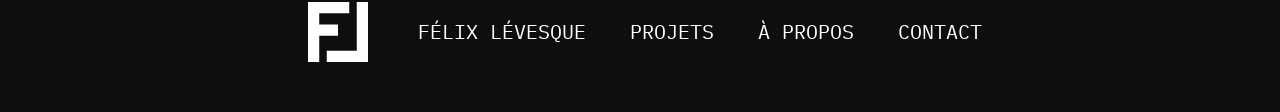
==== commit ada24843: "responsive v1" ====
--- a/index.html
+++ b/index.html
@@ -16,7 +16,7 @@
         <div class="header-container">
             <div class="logo-header-container">
                 <img src="assets/images/FL-logo-white.svg" alt="logo FL" class="logo-header">
-                <h1 href="#" class="name-header">FÉLIX_Lévesque</h1>
+                <h1 class="name-header">FÉLIX_Lévesque</h1>
             </div>
             <div class="bar-header"></div>
             <nav class="nav-header">
@@ -28,7 +28,7 @@
     </header>
     <main>
         <!-- Hero -->
-        <section class="hero">
+        <section class="hero" id="hero">
             <div class="hero-container">
                 <div class="hero-content">
                     <div class="hero-name-container">
@@ -43,7 +43,7 @@
                     </div>
                 </div>
                 <div class="hero-projects">
-                    <iframe class="video-hero" width="560" height="315" src="https://www.youtube.com/embed/bOQyDrjwOSI?si=tDHbqj4sBRHYJoZH" title="YouTube video player" frameborder="0" allow="accelerometer; autoplay; clipboard-write; encrypted-media; gyroscope; picture-in-picture; web-share" referrerpolicy="strict-origin-when-cross-origin" allowfullscreen></iframe>
+                    <iframe class="video-hero" src="https://www.youtube.com/embed/bOQyDrjwOSI?si=tDHbqj4sBRHYJoZH" title="YouTube video player" frameborder="0" allow="accelerometer; autoplay; clipboard-write; encrypted-media; gyroscope; picture-in-picture; web-share" referrerpolicy="strict-origin-when-cross-origin" allowfullscreen></iframe>
                 </div>
             </div>
         </section>
@@ -73,7 +73,7 @@
                         <h2 class="about-title-02">[-02-]</h2>
                         <h2 class="about-title">À PROPOS</h2>
                     </div>
-                    <img class="about-img" src="assets/images/DSC09508-2.jpg">
+                    <img class="about-img" src="assets/images/DSC09508-2.jpg" alt="Félix Lévesque">
                 </div>
                 <div class="about-right">
                     <div class="about-bar"></div>
--- a/css/style.css
+++ b/css/style.css
@@ -1,3 +1,7 @@
+html {
+    scroll-behavior: smooth;
+}
+
 body {
     margin: 0;
     padding: 0;
@@ -9,7 +13,7 @@
     margin: 0;
     padding: 0;
     background-color: #1A1C1D;
-    border-bottom: 10px solid #C00000;
+    border-bottom: 5px solid #C00000;
 }
 
 .header-container {
@@ -153,6 +157,11 @@
     font-weight: normal;
 }
 
+.video-hero {
+    width: 560px;
+    height: 315px;
+}
+
 /* Styles Projets */
 
 .projects {
@@ -328,7 +337,7 @@
 }
 
 .about-title {
-    color: #182B66;
+    color: #c50000;
     margin: 0 0 10px 20px;
     font-weight: normal;
     display: inline-block;
@@ -543,4 +552,99 @@
     aspect-ratio: 16 / 9;
     width: 90%;
     margin: 20px auto;
+}
+
+/* responsive */
+
+@media (max-width: 1000px) {
+    
+    .name-header {
+        display: none;
+    }
+    
+    .bar-header {
+        display: none;
+    }
+
+    /* hero */
+    .hero {
+        height: auto;
+    }
+
+    .hero-container {
+        flex-direction: column;
+        align-items: center;
+        justify-content: start;
+    }
+
+    .hero-content {
+        width: 60%;
+        margin: 0 auto;
+    }
+
+    .video-hero {
+        aspect-ratio: 16 / 9;
+        width: 100vw;
+        height: auto;
+    }
+
+    .hero-projects {
+        margin: 0;
+    }
+
+    /* liste de projets */
+    .projets-title-projets {
+        margin: 20px;
+    }
+
+    .projects-title-01 {
+        margin: 20px;
+    }
+
+    .projet-item {
+        flex-direction: column;
+    }
+
+    .card-type {
+        display: none;
+    }
+
+    .card-year {
+        display: none;
+    }
+
+    .card-title {
+        font-size: 24px;
+        text-align: center;
+        padding: 5px;
+    }
+
+    .card-button {
+        margin: 0 0 10px 0;
+    }
+
+    .card-image {
+        width: 100%;
+    }
+
+    /* about */
+    .about-text {
+        padding: 10px;
+        font-size: 14px;
+    }
+
+    .about-title {
+        margin: 0 0 10px 0;
+    }
+    
+    /* contact */
+    .contact-content {
+        flex-direction: column;
+        font-size: 24px;
+        padding: 0;
+    }
+
+    .contact-title-container {
+        font-size: 24px;
+    }
 }
